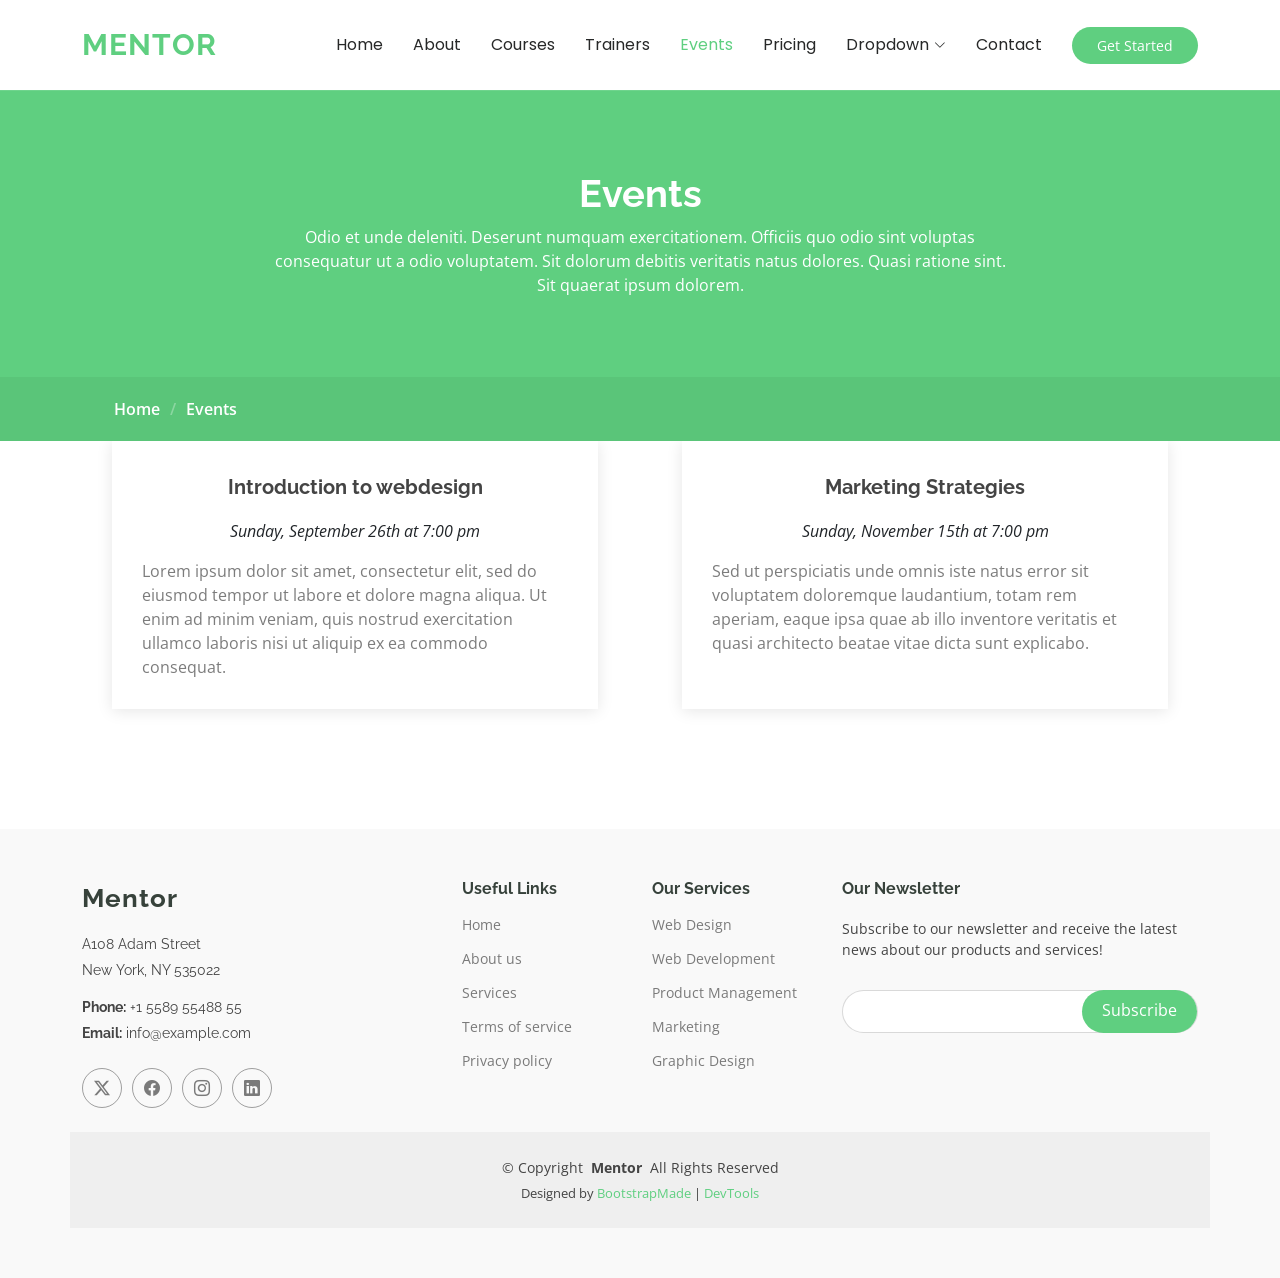
==== events.html @ 28e7a179 "first commit" ====
<!DOCTYPE html>
<html lang="en">

<head>
  <meta charset="utf-8">
  <meta content="width=device-width, initial-scale=1.0" name="viewport">
  <title>Events - Mentor Bootstrap Template</title>
  <meta name="description" content="">
  <meta name="keywords" content="">

  <!-- Favicons -->
  <link href="assets/img/favicon.png" rel="icon">
  <link href="assets/img/apple-touch-icon.png" rel="apple-touch-icon">

  <!-- Fonts -->
  <link href="https://fonts.googleapis.com" rel="preconnect">
  <link href="https://fonts.gstatic.com" rel="preconnect" crossorigin>
  <link href="https://fonts.googleapis.com/css2?family=Open+Sans:ital,wght@0,300;0,400;0,500;0,600;0,700;0,800;1,300;1,400;1,500;1,600;1,700;1,800&family=Poppins:ital,wght@0,100;0,200;0,300;0,400;0,500;0,600;0,700;0,800;0,900;1,100;1,200;1,300;1,400;1,500;1,600;1,700;1,800;1,900&family=Raleway:ital,wght@0,100;0,200;0,300;0,400;0,500;0,600;0,700;0,800;0,900;1,100;1,200;1,300;1,400;1,500;1,600;1,700;1,800;1,900&display=swap" rel="stylesheet">

  <!-- Vendor CSS Files -->
  <link href="assets/vendor/bootstrap/css/bootstrap.min.css" rel="stylesheet">
  <link href="assets/vendor/bootstrap-icons/bootstrap-icons.css" rel="stylesheet">
  <link href="assets/vendor/aos/aos.css" rel="stylesheet">
  <link href="assets/vendor/glightbox/css/glightbox.min.css" rel="stylesheet">
  <link href="assets/vendor/swiper/swiper-bundle.min.css" rel="stylesheet">

  <!-- Main CSS File -->
  <link href="assets/css/main.css" rel="stylesheet">

  <!-- =======================================================
  * Template Name: Mentor
  * Template URL: https://bootstrapmade.com/mentor-free-education-bootstrap-theme/
  * Updated: Jul 07 2025 with Bootstrap v5.3.7
  * Author: BootstrapMade.com
  * License: https://bootstrapmade.com/license/
  ======================================================== -->
</head>

<body class="events-page">

  <header id="header" class="header d-flex align-items-center sticky-top">
    <div class="container-fluid container-xl position-relative d-flex align-items-center">

      <a href="index.html" class="logo d-flex align-items-center me-auto">
        <!-- Uncomment the line below if you also wish to use an image logo -->
        <!-- <img src="assets/img/logo.webp" alt=""> -->
        <h1 class="sitename">Mentor</h1>
      </a>

      <nav id="navmenu" class="navmenu">
        <ul>
          <li><a href="index.html">Home<br></a></li>
          <li><a href="about.html">About</a></li>
          <li><a href="courses.html">Courses</a></li>
          <li><a href="trainers.html">Trainers</a></li>
          <li><a href="events.html" class="active">Events</a></li>
          <li><a href="pricing.html">Pricing</a></li>
          <li class="dropdown"><a href="#"><span>Dropdown</span> <i class="bi bi-chevron-down toggle-dropdown"></i></a>
            <ul>
              <li><a href="#">Dropdown 1</a></li>
              <li class="dropdown"><a href="#"><span>Deep Dropdown</span> <i class="bi bi-chevron-down toggle-dropdown"></i></a>
                <ul>
                  <li><a href="#">Deep Dropdown 1</a></li>
                  <li><a href="#">Deep Dropdown 2</a></li>
                  <li><a href="#">Deep Dropdown 3</a></li>
                  <li><a href="#">Deep Dropdown 4</a></li>
                  <li><a href="#">Deep Dropdown 5</a></li>
                </ul>
              </li>
              <li><a href="#">Dropdown 2</a></li>
              <li><a href="#">Dropdown 3</a></li>
              <li><a href="#">Dropdown 4</a></li>
            </ul>
          </li>
          <li><a href="contact.html">Contact</a></li>
        </ul>
        <i class="mobile-nav-toggle d-xl-none bi bi-list"></i>
      </nav>

      <a class="btn-getstarted" href="courses.html">Get Started</a>

    </div>
  </header>

  <main class="main">

    <!-- Page Title -->
    <div class="page-title" data-aos="fade">
      <div class="heading">
        <div class="container">
          <div class="row d-flex justify-content-center text-center">
            <div class="col-lg-8">
              <h1>Events</h1>
              <p class="mb-0">Odio et unde deleniti. Deserunt numquam exercitationem. Officiis quo odio sint voluptas consequatur ut a odio voluptatem. Sit dolorum debitis veritatis natus dolores. Quasi ratione sint. Sit quaerat ipsum dolorem.</p>
            </div>
          </div>
        </div>
      </div>
      <nav class="breadcrumbs">
        <div class="container">
          <ol>
            <li><a href="index.html">Home</a></li>
            <li class="current">Events</li>
          </ol>
        </div>
      </nav>
    </div><!-- End Page Title -->

  
<!-- Events Section -->
<section id="events" class="events section">

  <div class="container" data-aos="fade-up">

    <div class="row">

      <div class="col-md-6 d-flex align-items-stretch">
        <div class="card">
          <div class="card-body">
            <h5 class="card-title">
              <a href="">Introduction to webdesign</a>
            </h5>
            <p class="fst-italic text-center">
              Sunday, September 26th at 7:00 pm
            </p>
            <p class="card-text">
              Lorem ipsum dolor sit amet, consectetur elit, sed do eiusmod tempor ut labore et dolore magna aliqua.
              Ut enim ad minim veniam, quis nostrud exercitation ullamco laboris nisi ut aliquip ex ea commodo consequat.
            </p>
          </div>
        </div>
      </div>

      <div class="col-md-6 d-flex align-items-stretch">
        <div class="card">
          <div class="card-body">
            <h5 class="card-title">
              <a href="">Marketing Strategies</a>
            </h5>
            <p class="fst-italic text-center">
              Sunday, November 15th at 7:00 pm
            </p>
            <p class="card-text">
              Sed ut perspiciatis unde omnis iste natus error sit voluptatem doloremque laudantium,
              totam rem aperiam, eaque ipsa quae ab illo inventore veritatis et quasi architecto beatae vitae dicta sunt explicabo.
            </p>
          </div>
        </div>
      </div>

    </div>

  </div>

</section>
<!-- /Events Section -->


  </main>

  <footer id="footer" class="footer position-relative light-background">

    <div class="container footer-top">
      <div class="row gy-4">
        <div class="col-lg-4 col-md-6 footer-about">
          <a href="index.html" class="logo d-flex align-items-center">
            <span class="sitename">Mentor</span>
          </a>
          <div class="footer-contact pt-3">
            <p>A108 Adam Street</p>
            <p>New York, NY 535022</p>
            <p class="mt-3"><strong>Phone:</strong> <span>+1 5589 55488 55</span></p>
            <p><strong>Email:</strong> <span>info@example.com</span></p>
          </div>
          <div class="social-links d-flex mt-4">
            <a href=""><i class="bi bi-twitter-x"></i></a>
            <a href=""><i class="bi bi-facebook"></i></a>
            <a href=""><i class="bi bi-instagram"></i></a>
            <a href=""><i class="bi bi-linkedin"></i></a>
          </div>
        </div>

        <div class="col-lg-2 col-md-3 footer-links">
          <h4>Useful Links</h4>
          <ul>
            <li><a href="#">Home</a></li>
            <li><a href="#">About us</a></li>
            <li><a href="#">Services</a></li>
            <li><a href="#">Terms of service</a></li>
            <li><a href="#">Privacy policy</a></li>
          </ul>
        </div>

        <div class="col-lg-2 col-md-3 footer-links">
          <h4>Our Services</h4>
          <ul>
            <li><a href="#">Web Design</a></li>
            <li><a href="#">Web Development</a></li>
            <li><a href="#">Product Management</a></li>
            <li><a href="#">Marketing</a></li>
            <li><a href="#">Graphic Design</a></li>
          </ul>
        </div>

        <div class="col-lg-4 col-md-12 footer-newsletter">
          <h4>Our Newsletter</h4>
          <p>Subscribe to our newsletter and receive the latest news about our products and services!</p>
          <form action="#" method="post" class="email-form">
            <div class="newsletter-form"><input type="email" name="email"><input type="submit" value="Subscribe"></div>
            <div class="loading">Loading</div>
            <div class="error-message"></div>
            <div class="sent-message">Your subscription request has been sent. Thank you!</div>
          </form>
        </div>

      </div>
    </div>

    <div class="container copyright text-center mt-4">
      <p>© <span>Copyright</span> <strong class="px-1 sitename">Mentor</strong> <span>All Rights Reserved</span></p>
      <div class="credits">
        <!-- All the links in the footer should remain intact. -->
        <!-- You can delete the links only if you've purchased the pro version. -->
        <!-- Licensing information: https://bootstrapmade.com/license/ -->
        Designed by <a href="https://bootstrapmade.com/">BootstrapMade</a> | <a href="https://bootstrapmade.com/tools/">DevTools</a>
      </div>
    </div>

  </footer>

  <!-- Scroll Top -->
  <a href="#" id="scroll-top" class="scroll-top d-flex align-items-center justify-content-center"><i class="bi bi-arrow-up-short"></i></a>

  <!-- Preloader -->
  <div id="preloader"></div>

  <!-- Vendor JS Files -->
  <script src="assets/vendor/bootstrap/js/bootstrap.bundle.min.js"></script>
  <script src="assets/vendor/aos/aos.js"></script>
  <script src="assets/vendor/glightbox/js/glightbox.min.js"></script>
  <script src="assets/vendor/purecounter/purecounter_vanilla.js"></script>
  <script src="assets/vendor/swiper/swiper-bundle.min.js"></script>

  <!-- Main JS File -->
  <script src="assets/js/main.js"></script>

</body>

</html>
---- assets/css/main.css ----
/**
* Template Name: Mentor
* Template URL: https://bootstrapmade.com/mentor-free-education-bootstrap-theme/
* Updated: Jul 07 2025 with Bootstrap v5.3.7
* Author: BootstrapMade.com
* License: https://bootstrapmade.com/license/
*/

/*--------------------------------------------------------------
# Font & Color Variables
# Help: https://bootstrapmade.com/color-system/
--------------------------------------------------------------*/
/* Fonts */
:root {
  --default-font: "Open Sans",  system-ui, -apple-system, "Segoe UI", Roboto, "Helvetica Neue", Arial, "Noto Sans", "Liberation Sans", sans-serif, "Apple Color Emoji", "Segoe UI Emoji", "Segoe UI Symbol", "Noto Color Emoji";
  --heading-font: "Raleway",  sans-serif;
  --nav-font: "Poppins",  sans-serif;
}

/* Global Colors - The following color variables are used throughout the website. Updating them here will change the color scheme of the entire website */
:root { 
  --background-color: #ffffff; /* Background color for the entire website, including individual sections */
  --default-color: #444444; /* Default color used for the majority of the text content across the entire website */
  --heading-color: #37423b; /* Color for headings, subheadings and title throughout the website */
  --accent-color: #5fcf80; /* Accent color that represents your brand on the website. It's used for buttons, links, and other elements that need to stand out */
  --surface-color: #ffffff; /* The surface color is used as a background of boxed elements within sections, such as cards, icon boxes, or other elements that require a visual separation from the global background. */
  --contrast-color: #ffffff; /* Contrast color for text, ensuring readability against backgrounds of accent, heading, or default colors. */
}

/* Nav Menu Colors - The following color variables are used specifically for the navigation menu. They are separate from the global colors to allow for more customization options */
:root {
  --nav-color: #272828;  /* The default color of the main navmenu links */
  --nav-hover-color: #5fcf80; /* Applied to main navmenu links when they are hovered over or active */
  --nav-mobile-background-color: #ffffff; /* Used as the background color for mobile navigation menu */
  --nav-dropdown-background-color: #ffffff; /* Used as the background color for dropdown items that appear when hovering over primary navigation items */
  --nav-dropdown-color: #272828; /* Used for navigation links of the dropdown items in the navigation menu. */
  --nav-dropdown-hover-color: #5fcf80; /* Similar to --nav-hover-color, this color is applied to dropdown navigation links when they are hovered over. */
}

/* Color Presets - These classes override global colors when applied to any section or element, providing reuse of the sam color scheme. */

.light-background {
  --background-color: #f9f9f9;
  --surface-color: #ffffff;
}

.dark-background {
  --background-color: #060606;
  --default-color: #ffffff;
  --heading-color: #ffffff;
  --surface-color: #252525;
  --contrast-color: #ffffff;
}

/* Smooth scroll */
:root {
  scroll-behavior: smooth;
}

/*--------------------------------------------------------------
# General Styling & Shared Classes
--------------------------------------------------------------*/
body {
  color: var(--default-color);
  background-color: var(--background-color);
  font-family: var(--default-font);
}

a {
  color: var(--accent-color);
  text-decoration: none;
  transition: 0.3s;
}

a:hover {
  color: color-mix(in srgb, var(--accent-color), transparent 25%);
  text-decoration: none;
}

h1,
h2,
h3,
h4,
h5,
h6 {
  color: var(--heading-color);
  font-family: var(--heading-font);
}

/* Email Form Messages
------------------------------*/
.email-form .error-message {
  display: none;
  background: #df1529;
  color: #ffffff;
  text-align: left;
  padding: 15px;
  margin-bottom: 24px;
  font-weight: 600;
}

.email-form .sent-message {
  display: none;
  color: #ffffff;
  background: #059652;
  text-align: center;
  padding: 15px;
  margin-bottom: 24px;
  font-weight: 600;
}

.email-form .loading {
  display: none;
  background: var(--surface-color);
  text-align: center;
  padding: 15px;
  margin-bottom: 24px;
}

.email-form .loading:before {
  content: "";
  display: inline-block;
  border-radius: 50%;
  width: 24px;
  height: 24px;
  margin: 0 10px -6px 0;
  border: 3px solid var(--accent-color);
  border-top-color: var(--surface-color);
  animation: email-form-loading 1s linear infinite;
}

@keyframes email-form-loading {
  0% {
    transform: rotate(0deg);
  }

  100% {
    transform: rotate(360deg);
  }
}

/* Pulsating Play Button
------------------------------*/
.pulsating-play-btn {
  width: 94px;
  height: 94px;
  background: radial-gradient(var(--accent-color) 50%, color-mix(in srgb, var(--accent-color), transparent 75%) 52%);
  border-radius: 50%;
  display: block;
  position: relative;
  overflow: hidden;
}

.pulsating-play-btn:before {
  content: "";
  position: absolute;
  width: 120px;
  height: 120px;
  animation-delay: 0s;
  animation: pulsate-play-btn 2s;
  animation-direction: forwards;
  animation-iteration-count: infinite;
  animation-timing-function: steps;
  opacity: 1;
  border-radius: 50%;
  border: 5px solid color-mix(in srgb, var(--accent-color), transparent 30%);
  top: -15%;
  left: -15%;
  background: rgba(198, 16, 0, 0);
}

.pulsating-play-btn:after {
  content: "";
  position: absolute;
  left: 50%;
  top: 50%;
  transform: translateX(-40%) translateY(-50%);
  width: 0;
  height: 0;
  border-top: 10px solid transparent;
  border-bottom: 10px solid transparent;
  border-left: 15px solid #fff;
  z-index: 100;
  transition: all 400ms cubic-bezier(0.55, 0.055, 0.675, 0.19);
}

.pulsating-play-btn:hover:before {
  content: "";
  position: absolute;
  left: 50%;
  top: 50%;
  transform: translateX(-40%) translateY(-50%);
  width: 0;
  height: 0;
  border: none;
  border-top: 10px solid transparent;
  border-bottom: 10px solid transparent;
  border-left: 15px solid #fff;
  z-index: 200;
  animation: none;
  border-radius: 0;
}

.pulsating-play-btn:hover:after {
  border-left: 15px solid var(--accent-color);
  transform: scale(20);
}

@keyframes pulsate-play-btn {
  0% {
    transform: scale(0.6, 0.6);
    opacity: 1;
  }

  100% {
    transform: scale(1, 1);
    opacity: 0;
  }
}

/*--------------------------------------------------------------
# Global Header
--------------------------------------------------------------*/
.header {
  color: var(--default-color);
  background-color: var(--background-color);
  padding: 15px 0;
  transition: all 0.5s;
  z-index: 997;
}

.header .logo {
  line-height: 1;
}

.header .logo img {
  max-height: 36px;
  margin-right: 8px;
}

.header .logo h1 {
  font-weight: 700;
  font-size: 30px;
  margin: 0;
  letter-spacing: 1px;
  text-transform: uppercase;
  color: var(--accent-color);
}

.header .btn-getstarted,
.header .btn-getstarted:focus {
  color: var(--contrast-color);
  background: var(--accent-color);
  font-size: 14px;
  padding: 8px 25px;
  margin: 0 0 0 30px;
  border-radius: 50px;
  transition: 0.3s;
}

.header .btn-getstarted:hover,
.header .btn-getstarted:focus:hover {
  color: var(--contrast-color);
  background: color-mix(in srgb, var(--accent-color), transparent 15%);
}

@media (max-width: 1200px) {
  .header .logo {
    order: 1;
  }

  .header .btn-getstarted {
    order: 2;
    margin: 0 15px 0 0;
    padding: 6px 15px;
  }

  .header .navmenu {
    order: 3;
  }
}

.scrolled .header {
  box-shadow: 0px 0 18px rgba(0, 0, 0, 0.1);
}

/*--------------------------------------------------------------
# Navigation Menu
--------------------------------------------------------------*/
/* Navmenu - Desktop */
@media (min-width: 1200px) {
  .navmenu {
    padding: 0;
  }

  .navmenu ul {
    margin: 0;
    padding: 0;
    display: flex;
    list-style: none;
    align-items: center;
  }

  .navmenu li {
    position: relative;
  }

  .navmenu a,
  .navmenu a:focus {
    color: var(--nav-color);
    padding: 18px 15px;
    font-size: 16px;
    font-family: var(--nav-font);
    font-weight: 400;
    display: flex;
    align-items: center;
    justify-content: space-between;
    white-space: nowrap;
    transition: 0.3s;
  }

  .navmenu a i,
  .navmenu a:focus i {
    font-size: 12px;
    line-height: 0;
    margin-left: 5px;
    transition: 0.3s;
  }

  .navmenu li:last-child a {
    padding-right: 0;
  }

  .navmenu li:hover>a,
  .navmenu .active,
  .navmenu .active:focus {
    color: var(--nav-hover-color);
  }

  .navmenu .dropdown ul {
    margin: 0;
    padding: 10px 0;
    background: var(--nav-dropdown-background-color);
    display: block;
    position: absolute;
    visibility: hidden;
    left: 14px;
    top: 130%;
    opacity: 0;
    transition: 0.3s;
    border-radius: 4px;
    z-index: 99;
    box-shadow: 0px 0px 30px rgba(0, 0, 0, 0.1);
  }

  .navmenu .dropdown ul li {
    min-width: 200px;
  }

  .navmenu .dropdown ul a {
    padding: 10px 20px;
    font-size: 15px;
    text-transform: none;
    color: var(--nav-dropdown-color);
  }

  .navmenu .dropdown ul a i {
    font-size: 12px;
  }

  .navmenu .dropdown ul a:hover,
  .navmenu .dropdown ul .active:hover,
  .navmenu .dropdown ul li:hover>a {
    color: var(--nav-dropdown-hover-color);
  }

  .navmenu .dropdown:hover>ul {
    opacity: 1;
    top: 100%;
    visibility: visible;
  }

  .navmenu .dropdown .dropdown ul {
    top: 0;
    left: -90%;
    visibility: hidden;
  }

  .navmenu .dropdown .dropdown:hover>ul {
    opacity: 1;
    top: 0;
    left: -100%;
    visibility: visible;
  }
}

/* Navmenu - Mobile */
@media (max-width: 1199px) {
  .mobile-nav-toggle {
    color: var(--nav-color);
    font-size: 28px;
    line-height: 0;
    margin-right: 10px;
    cursor: pointer;
    transition: color 0.3s;
  }

  .navmenu {
    padding: 0;
    z-index: 9997;
  }

  .navmenu ul {
    display: none;
    list-style: none;
    position: absolute;
    inset: 60px 20px 20px 20px;
    padding: 10px 0;
    margin: 0;
    border-radius: 6px;
    background-color: var(--nav-mobile-background-color);
    border: 1px solid color-mix(in srgb, var(--default-color), transparent 90%);
    box-shadow: none;
    overflow-y: auto;
    transition: 0.3s;
    z-index: 9998;
  }

  .navmenu a,
  .navmenu a:focus {
    color: var(--nav-dropdown-color);
    padding: 10px 20px;
    font-family: var(--nav-font);
    font-size: 17px;
    font-weight: 500;
    display: flex;
    align-items: center;
    justify-content: space-between;
    white-space: nowrap;
    transition: 0.3s;
  }

  .navmenu a i,
  .navmenu a:focus i {
    font-size: 12px;
    line-height: 0;
    margin-left: 5px;
    width: 30px;
    height: 30px;
    display: flex;
    align-items: center;
    justify-content: center;
    border-radius: 50%;
    transition: 0.3s;
    background-color: color-mix(in srgb, var(--accent-color), transparent 90%);
  }

  .navmenu a i:hover,
  .navmenu a:focus i:hover {
    background-color: var(--accent-color);
    color: var(--contrast-color);
  }

  .navmenu a:hover,
  .navmenu .active,
  .navmenu .active:focus {
    color: var(--nav-dropdown-hover-color);
  }

  .navmenu .active i,
  .navmenu .active:focus i {
    background-color: var(--accent-color);
    color: var(--contrast-color);
    transform: rotate(180deg);
  }

  .navmenu .dropdown ul {
    position: static;
    display: none;
    z-index: 99;
    padding: 10px 0;
    margin: 10px 20px;
    background-color: var(--nav-dropdown-background-color);
    transition: all 0.5s ease-in-out;
  }

  .navmenu .dropdown ul ul {
    background-color: rgba(33, 37, 41, 0.1);
  }

  .navmenu .dropdown>.dropdown-active {
    display: block;
    background-color: rgba(33, 37, 41, 0.03);
  }

  .mobile-nav-active {
    overflow: hidden;
  }

  .mobile-nav-active .mobile-nav-toggle {
    color: #fff;
    position: absolute;
    font-size: 32px;
    top: 15px;
    right: 15px;
    margin-right: 0;
    z-index: 9999;
  }

  .mobile-nav-active .navmenu {
    position: fixed;
    overflow: hidden;
    inset: 0;
    background: rgba(33, 37, 41, 0.8);
    transition: 0.3s;
  }

  .mobile-nav-active .navmenu>ul {
    display: block;
  }
}

/*--------------------------------------------------------------
# Global Footer
--------------------------------------------------------------*/
.footer {
  color: var(--default-color);
  background-color: var(--background-color);
  font-size: 14px;
  padding-bottom: 50px;
  position: relative;
}

.footer .footer-top {
  padding-top: 50px;
}

.footer .footer-about .logo {
  margin-bottom: 0;
}

.footer .footer-about .logo img {
  max-height: 40px;
  margin-right: 6px;
}

.footer .footer-about .logo span {
  font-size: 26px;
  font-weight: 700;
  letter-spacing: 1px;
  font-family: var(--heading-font);
  color: var(--heading-color);
}

.footer .footer-about p {
  font-size: 14px;
  font-family: var(--heading-font);
}

.footer .social-links a {
  display: flex;
  align-items: center;
  justify-content: center;
  width: 40px;
  height: 40px;
  border-radius: 50%;
  border: 1px solid color-mix(in srgb, var(--default-color), transparent 50%);
  font-size: 16px;
  color: color-mix(in srgb, var(--default-color), transparent 30%);
  margin-right: 10px;
  transition: 0.3s;
}

.footer .social-links a:hover {
  color: var(--accent-color);
  border-color: var(--accent-color);
}

.footer h4 {
  font-size: 16px;
  font-weight: bold;
  position: relative;
  padding-bottom: 12px;
}

.footer .footer-links {
  margin-bottom: 30px;
}

.footer .footer-links ul {
  list-style: none;
  padding: 0;
  margin: 0;
}

.footer .footer-links ul i {
  padding-right: 2px;
  font-size: 12px;
  line-height: 0;
}

.footer .footer-links ul li {
  padding: 10px 0;
  display: flex;
  align-items: center;
}

.footer .footer-links ul li:first-child {
  padding-top: 0;
}

.footer .footer-links ul a {
  color: color-mix(in srgb, var(--default-color), transparent 30%);
  display: inline-block;
  line-height: 1;
}

.footer .footer-links ul a:hover {
  color: var(--accent-color);
}

.footer .footer-contact p {
  margin-bottom: 5px;
}

.footer .footer-newsletter .newsletter-form {
  margin-top: 30px;
  margin-bottom: 15px;
  padding: 6px 8px;
  position: relative;
  border-radius: 50px;
  border: 1px solid color-mix(in srgb, var(--default-color), transparent 80%);
  display: flex;
  background-color: var(--surface-color);
  transition: 0.3s;
}

.footer .footer-newsletter .newsletter-form:focus-within {
  border-color: var(--accent-color);
}

.footer .footer-newsletter .newsletter-form input[type=email] {
  border: 0;
  padding: 4px 8px;
  width: 100%;
  background-color: var(--surface-color);
  color: var(--default-color);
}

.footer .footer-newsletter .newsletter-form input[type=email]:focus-visible {
  outline: none;
}

.footer .footer-newsletter .newsletter-form input[type=submit] {
  border: 0;
  font-size: 16px;
  padding: 0 20px 2px 20px;
  margin: -7px -8px -7px 0;
  background: var(--accent-color);
  color: var(--contrast-color);
  transition: 0.3s;
  border-radius: 50px;
}

.footer .footer-newsletter .newsletter-form input[type=submit]:hover {
  background: color-mix(in srgb, var(--accent-color), transparent 20%);
}

.footer .copyright {
  padding-top: 25px;
  padding-bottom: 25px;
  background-color: color-mix(in srgb, var(--default-color), transparent 95%);
}

.footer .copyright p {
  margin-bottom: 0;
}

.footer .credits {
  margin-top: 6px;
  font-size: 13px;
}

/*--------------------------------------------------------------
# Preloader
--------------------------------------------------------------*/
#preloader {
  position: fixed;
  inset: 0;
  z-index: 999999;
  overflow: hidden;
  background: var(--background-color);
  transition: all 0.6s ease-out;
}

#preloader:before {
  content: "";
  position: fixed;
  top: calc(50% - 30px);
  left: calc(50% - 30px);
  border: 6px solid #ffffff;
  border-color: var(--accent-color) transparent var(--accent-color) transparent;
  border-radius: 50%;
  width: 60px;
  height: 60px;
  animation: animate-preloader 1.5s linear infinite;
}

@keyframes animate-preloader {
  0% {
    transform: rotate(0deg);
  }

  100% {
    transform: rotate(360deg);
  }
}

/*--------------------------------------------------------------
# Scroll Top Button
--------------------------------------------------------------*/
.scroll-top {
  position: fixed;
  visibility: hidden;
  opacity: 0;
  right: 15px;
  bottom: -15px;
  z-index: 99999;
  background-color: var(--accent-color);
  width: 44px;
  height: 44px;
  border-radius: 50px;
  transition: all 0.4s;
}

.scroll-top i {
  font-size: 24px;
  color: var(--contrast-color);
  line-height: 0;
}

.scroll-top:hover {
  background-color: color-mix(in srgb, var(--accent-color), transparent 20%);
  color: var(--contrast-color);
}

.scroll-top.active {
  visibility: visible;
  opacity: 1;
  bottom: 15px;
}

/*--------------------------------------------------------------
# Disable aos animation delay on mobile devices
--------------------------------------------------------------*/
@media screen and (max-width: 768px) {
  [data-aos-delay] {
    transition-delay: 0 !important;
  }
}

/*--------------------------------------------------------------
# Global Page Titles & Breadcrumbs
--------------------------------------------------------------*/
.page-title {
  --default-color: var(--contrast-color);
  --background-color: var(--accent-color);
  --heading-color: var(--contrast-color);
  color: var(--default-color);
  background-color: var(--background-color);
  position: relative;
}

.page-title .heading {
  padding: 80px 0;
  border-top: 1px solid color-mix(in srgb, var(--default-color), transparent 90%);
}

.page-title .heading h1 {
  font-size: 38px;
  font-weight: 700;
}

.page-title nav {
  background-color: color-mix(in srgb, var(--accent-color) 90%, black 5%);
  padding: 20px 0;
}

.page-title nav a {
  color: var(--default-color);
}

.page-title nav ol {
  display: flex;
  flex-wrap: wrap;
  list-style: none;
  margin: 0;
  font-size: 16px;
  font-weight: 600;
}

.page-title nav ol li+li {
  padding-left: 10px;
}

.page-title nav ol li+li::before {
  content: "/";
  display: inline-block;
  padding-right: 10px;
  color: color-mix(in srgb, var(--default-color), transparent 70%);
}

/*--------------------------------------------------------------
# Global Sections
--------------------------------------------------------------*/
section,
.section {
  color: var(--default-color);
  background-color: var(--background-color);
  padding: 60px 0;
  scroll-margin-top: 900px;
  overflow: clip;
}

@media (max-width: 1199px) {

  section,
  .section {
    scroll-margin-top: 66px;
  }
}

/*--------------------------------------------------------------
# Global Section Titles
--------------------------------------------------------------*/
.section-title {
  padding-bottom: 60px;
  position: relative;
}

.section-title h2 {
  font-size: 14px;
  font-weight: 500;
  padding: 0;
  line-height: 1px;
  margin: 0;
  letter-spacing: 1.5px;
  text-transform: uppercase;
  color: color-mix(in srgb, var(--default-color), transparent 50%);
  position: relative;
}

.section-title h2::after {
  content: "";
  width: 120px;
  height: 1px;
  display: inline-block;
  background: var(--accent-color);
  margin: 4px 10px;
}

.section-title p {
  color: var(--heading-color);
  margin: 0;
  font-size: 36px;
  font-weight: 700;
  font-family: var(--nav-font);
  text-transform: uppercase;
}

/*--------------------------------------------------------------
# Hero Section
--------------------------------------------------------------*/
.hero {
  width: 100%;
  min-height: 80vh;
  position: relative;
  padding: 80px 0;
  display: flex;
  align-items: center;
  justify-content: center;
  color: var(--default-color);
}

.hero img {
  position: absolute;
  inset: 0;
  display: block;
  width: 100%;
  height: 100%;
  object-fit: cover;
  z-index: 1;
}

.hero:before {
  content: "";
  background: color-mix(in srgb, var(--background-color), transparent 60%);
  position: absolute;
  inset: 0;
  z-index: 2;
}

.hero .container {
  position: relative;
  z-index: 3;
}

.hero h2 {
  margin: 0;
  font-size: 48px;
  font-weight: 700;
}

.hero p {
  color: color-mix(in srgb, var(--default-color), transparent 20%);
  margin: 10px 0 0 0;
  font-size: 24px;
}

.hero .btn-get-started {
  font-weight: 500;
  font-size: 15px;
  letter-spacing: 1px;
  display: inline-block;
  padding: 8px 35px 10px 35px;
  border-radius: 50px;
  transition: 0.4s;
  margin-top: 30px;
  border: 2px solid var(--default-color);
  color: var(--default-color);
}

.hero .btn-get-started:hover {
  background: var(--accent-color);
  border: 2px solid var(--accent-color);
}

@media (max-width: 768px) {
  .hero h2 {
    font-size: 32px;
  }

  .hero p {
    font-size: 18px;
  }
}

/*--------------------------------------------------------------
# About Section
--------------------------------------------------------------*/
.about .content h3 {
  font-size: 2rem;
  font-weight: 700;
}

.about .content ul {
  list-style: none;
  padding: 0;
}

.about .content ul li {
  padding-bottom: 10px;
}

.about .content ul i {
  font-size: 1.25rem;
  margin-right: 4px;
  color: var(--accent-color);
}

.about .content p:last-child {
  margin-bottom: 0;
}

.about .content .read-more {
  background: var(--accent-color);
  color: var(--contrast-color);
  font-family: var(--heading-font);
  font-weight: 500;
  font-size: 15px;
  letter-spacing: 1px;
  padding: 10px 24px 12px 24px;
  border-radius: 50px;
  transition: 0.3s;
  display: inline-flex;
  align-items: center;
  justify-content: center;
}

.about .content .read-more i {
  font-size: 18px;
  margin-left: 5px;
  line-height: 0;
  transition: 0.3s;
}

.about .content .read-more:hover {
  background: color-mix(in srgb, var(--accent-color), transparent 20%);
  padding-right: 19px;
}

.about .content .read-more:hover i {
  margin-left: 10px;
}

/*--------------------------------------------------------------
# Counts Section
--------------------------------------------------------------*/
.counts {
  padding: 25px 0;
}

.counts .stats-item {
  padding: 30px;
  width: 100%;
}

.counts .stats-item span {
  font-size: 48px;
  display: block;
  color: var(--accent-color);
  font-weight: 700;
}

.counts .stats-item p {
  color: color-mix(in srgb, var(--default-color), transparent 40%);
  padding: 0;
  margin: 0;
  font-family: var(--heading-font);
  font-size: 15px;
  font-weight: 600;
}

/*--------------------------------------------------------------
# Why Us Section
--------------------------------------------------------------*/
.why-us .why-box {
  color: var(--contrast-color);
  background: var(--accent-color);
  padding: 30px;
}

.why-us .why-box h3 {
  color: var(--contrast-color);
  font-weight: 700;
  font-size: 34px;
  margin-bottom: 30px;
}

.why-us .why-box p {
  margin-bottom: 30px;
}

.why-us .why-box .more-btn {
  display: inline-block;
  background: color-mix(in srgb, var(--contrast-color), transparent 85%);
  padding: 8px 40px 10px 40px;
  color: var(--contrast-color);
  transition: all ease-in-out 0.4s;
  border-radius: 50px;
}

.why-us .why-box .more-btn i {
  font-size: 14px;
}

.why-us .why-box .more-btn:hover {
  color: var(--accent-color);
  background: var(--surface-color);
}

.why-us .icon-box {
  background-color: var(--surface-color);
  text-align: center;
  padding: 40px 30px;
  width: 100%;
  height: 100%;
  border: 1px solid color-mix(in srgb, var(--default-color), transparent 90%);
}

.why-us .icon-box i {
  color: var(--accent-color);
  font-size: 32px;
  margin-bottom: 30px;
  background: color-mix(in srgb, var(--accent-color), transparent 95%);
  border-radius: 50px;
  display: flex;
  align-items: center;
  justify-content: center;
  width: 72px;
  height: 72px;
  transition: 0.3s;
}

.why-us .icon-box h4 {
  font-size: 20px;
  font-weight: 700;
  margin: 0 0 30px 0;
}

.why-us .icon-box p {
  font-size: 15px;
  color: color-mix(in srgb, var(--default-color), transparent 30%);
}

.why-us .icon-box:hover i {
  color: var(--contrast-color);
  background: var(--accent-color);
}

/*--------------------------------------------------------------
# Features Section
--------------------------------------------------------------*/
.features {
  padding: 10px 0;
}

.features .features-item {
  background-color: var(--surface-color);
  display: flex;
  align-items: center;
  padding: 20px;
  transition: 0.3s;
  border: 1px solid color-mix(in srgb, var(--default-color), transparent 90%);
  position: relative;
}

.features .features-item i {
  font-size: 32px;
  padding-right: 10px;
  line-height: 0;
}

.features .features-item h3 {
  font-weight: 700;
  margin: 0;
  padding: 0;
  line-height: 1;
  font-size: 16px;
}

.features .features-item h3 a {
  color: var(--heading-color);
  transition: 0.3s;
}

.features .features-item:hover {
  border-color: var(--accent-color);
}

.features .features-item:hover h3 a {
  color: var(--accent-color);
}

/*--------------------------------------------------------------
# Courses Section
--------------------------------------------------------------*/
.courses .course-item {
  background-color: var(--surface-color);
  border: 1px solid color-mix(in srgb, var(--default-color), transparent 90%);
  border-radius: 5px;
}

.courses .course-content {
  padding: 15px;
}

.courses .course-content h3 {
  font-weight: 700;
  font-size: 20px;
}

.courses .course-content h3 a {
  color: var(--heading-color);
  transition: 0.3s;
}

.courses .course-content h3 a:hover {
  color: var(--accent-color);
}

.courses .course-content .category {
  background: var(--accent-color);
  color: var(--contrast-color);
  font-size: 14px;
  padding: 6px 14px;
  margin: 0;
  border-radius: 5px;
}

.courses .course-content .price {
  margin: 0;
  font-weight: 700;
  font-size: 18px;
  color: color-mix(in srgb, var(--default-color), transparent 20%);
}

.courses .course-content .description {
  font-size: 14px;
  color: color-mix(in srgb, var(--default-color), transparent 20%);
}

.courses .trainer {
  padding-top: 15px;
  border-top: 1px solid color-mix(in srgb, var(--default-color), transparent 90%);
}

.courses .trainer .trainer-profile img {
  max-width: 50px;
  border-radius: 50px;
}

.courses .trainer .trainer-profile .trainer-link {
  padding-left: 10px;
  font-weight: 600;
  font-size: 16px;
  color: color-mix(in srgb, var(--default-color), transparent 20%);
  transition: 0.3s;
}

.courses .trainer .trainer-profile .trainer-link:hover {
  color: var(--accent-color);
}

.courses .trainer .trainer-rank {
  font-size: 18px;
  color: color-mix(in srgb, var(--default-color), transparent 60%);
}

.courses .trainer .trainer-rank .user-icon {
  font-size: 22px;
}

/*--------------------------------------------------------------
# Trainers Index Section
--------------------------------------------------------------*/
.trainers-index .member {
  background-color: var(--surface-color);
  border: 1px solid color-mix(in srgb, var(--default-color), transparent 90%);
  text-align: center;
  margin-bottom: 20px;
}

.trainers-index .member img {
  margin: -1px -1px 30px -1px;
}

.trainers-index .member .member-content {
  padding: 0 20px 30px 20px;
}

.trainers-index .member h4 {
  font-weight: 700;
  margin-bottom: 2px;
  font-size: 18px;
}

.trainers-index .member span {
  font-style: italic;
  display: block;
  font-size: 13px;
  color: color-mix(in srgb, var(--default-color), transparent 20%);
}

.trainers-index .member p {
  padding-top: 10px;
  font-size: 14px;
  font-style: italic;
  color: color-mix(in srgb, var(--default-color), transparent 40%);
}

.trainers-index .member .social {
  margin-top: 15px;
}

.trainers-index .member .social a {
  color: color-mix(in srgb, var(--default-color), transparent 60%);
  transition: 0.3s;
}

.trainers-index .member .social a:hover {
  color: var(--accent-color);
}

.trainers-index .member .social i {
  font-size: 18px;
  margin: 0 2px;
}

/*--------------------------------------------------------------
# About Us Section
--------------------------------------------------------------*/
.about-us .content h3 {
  font-size: 2rem;
  font-weight: 700;
}

.about-us .content ul {
  list-style: none;
  padding: 0;
}

.about-us .content ul li {
  padding-bottom: 10px;
}

.about-us .content ul i {
  font-size: 1.25rem;
  margin-right: 4px;
  color: var(--accent-color);
}

.about-us .content p:last-child {
  margin-bottom: 0;
}

/*--------------------------------------------------------------
# Testimonials Section
--------------------------------------------------------------*/
.testimonials .testimonial-wrap {
  padding-left: 50px;
}

.testimonials .testimonials-carousel,
.testimonials .testimonials-slider {
  overflow: hidden;
}

.testimonials .testimonial-item {
  background-color: var(--surface-color);
  border: 1px solid color-mix(in srgb, var(--default-color), transparent 90%);
  box-sizing: content-box;
  padding: 30px 30px 30px 60px;
  margin: 30px 15px;
  min-height: 200px;
  position: relative;
}

.testimonials .testimonial-item .testimonial-img {
  width: 90px;
  border-radius: 10px;
  border: 6px solid var(--background-color);
  position: absolute;
  left: -45px;
}

.testimonials .testimonial-item h3 {
  font-size: 18px;
  font-weight: bold;
  margin: 10px 0 5px 0;
}

.testimonials .testimonial-item h4 {
  color: color-mix(in srgb, var(--default-color), transparent 50%);
  font-size: 14px;
  margin: 0;
}

.testimonials .testimonial-item .stars {
  margin: 10px 0;
}

.testimonials .testimonial-item .stars i {
  color: #ffc107;
  margin: 0 1px;
}

.testimonials .testimonial-item .quote-icon-left,
.testimonials .testimonial-item .quote-icon-right {
  color: color-mix(in srgb, var(--accent-color), transparent 60%);
  font-size: 26px;
  line-height: 0;
}

.testimonials .testimonial-item .quote-icon-left {
  display: inline-block;
  left: -5px;
  position: relative;
}

.testimonials .testimonial-item .quote-icon-right {
  display: inline-block;
  right: -5px;
  position: relative;
  top: 10px;
  transform: scale(-1, -1);
}

.testimonials .testimonial-item p {
  font-style: italic;
  margin: 15px auto 15px auto;
}

.testimonials .swiper-wrapper {
  height: auto;
}

.testimonials .swiper-pagination {
  margin-top: 20px;
  position: relative;
}

.testimonials .swiper-pagination .swiper-pagination-bullet {
  width: 12px;
  height: 12px;
  background-color: var(--background-color);
  opacity: 1;
  border: 1px solid var(--accent-color);
}

.testimonials .swiper-pagination .swiper-pagination-bullet-active {
  background-color: var(--accent-color);
}

@media (max-width: 767px) {
  .testimonials .testimonial-wrap {
    padding-left: 0;
  }

  .testimonials .testimonials-carousel,
  .testimonials .testimonials-slider {
    overflow: hidden;
  }

  .testimonials .testimonial-item {
    padding: 30px;
    margin: 15px;
  }

  .testimonials .testimonial-item .testimonial-img {
    position: static;
    left: auto;
  }
}

/*--------------------------------------------------------------
# Course Details Section
--------------------------------------------------------------*/
.course-details .course-header {
  margin-bottom: 40px;
}

.course-details .course-header .course-image {
  margin-bottom: 20px;
  border-radius: 12px;
  overflow: hidden;
}

.course-details .course-header .course-image img {
  width: 100%;
  height: 400px;
  object-fit: cover;
}

.course-details .course-header .course-meta {
  display: flex;
  justify-content: space-between;
  align-items: center;
  flex-wrap: wrap;
  gap: 20px;
}

@media (max-width: 768px) {
  .course-details .course-header .course-meta {
    flex-direction: column;
    align-items: flex-start;
  }
}

.course-details .course-header .instructor {
  display: flex;
  align-items: center;
  gap: 15px;
}

.course-details .course-header .instructor .instructor-avatar {
  width: 60px;
  height: 60px;
  border-radius: 50%;
  object-fit: cover;
}

.course-details .course-header .instructor .instructor-info h6 {
  margin: 0;
  font-size: 16px;
  font-weight: 600;
  color: var(--heading-color);
}

.course-details .course-header .instructor .instructor-info span {
  font-size: 14px;
  color: color-mix(in srgb, var(--default-color), transparent 30%);
}

.course-details .course-header .course-stats {
  display: flex;
  gap: 25px;
}

@media (max-width: 576px) {
  .course-details .course-header .course-stats {
    flex-wrap: wrap;
    gap: 15px;
  }
}

.course-details .course-header .course-stats .stat-item {
  display: flex;
  align-items: center;
  gap: 8px;
  font-size: 14px;
  color: var(--default-color);
}

.course-details .course-header .course-stats .stat-item i {
  color: var(--accent-color);
}

.course-details .course-content {
  margin-bottom: 50px;
}

.course-details .course-content h2 {
  font-size: 32px;
  margin-bottom: 25px;
  color: var(--heading-color);
}

@media (max-width: 768px) {
  .course-details .course-content h2 {
    font-size: 26px;
  }
}

.course-details .course-content .course-description {
  margin-bottom: 40px;
}

.course-details .course-content .course-description p {
  font-size: 16px;
  line-height: 1.7;
  margin-bottom: 15px;
  color: var(--default-color);
}

.course-details .course-content .what-you-learn {
  background-color: var(--surface-color);
  padding: 30px;
  border-radius: 12px;
  border: 1px solid color-mix(in srgb, var(--default-color), transparent 90%);
}

.course-details .course-content .what-you-learn h3 {
  font-size: 24px;
  margin-bottom: 25px;
  color: var(--heading-color);
}

.course-details .course-content .what-you-learn .learn-list {
  list-style: none;
  padding: 0;
  margin: 0;
}

.course-details .course-content .what-you-learn .learn-list li {
  display: flex;
  align-items: flex-start;
  gap: 12px;
  margin-bottom: 15px;
  font-size: 15px;
  line-height: 1.6;
  color: var(--default-color);
}

.course-details .course-content .what-you-learn .learn-list li i {
  color: var(--accent-color);
  font-size: 18px;
  margin-top: 2px;
  flex-shrink: 0;
}

.course-details .course-curriculum {
  margin-bottom: 50px;
}

.course-details .course-curriculum h3 {
  font-size: 24px;
  margin-bottom: 30px;
  color: var(--heading-color);
}

.course-details .course-curriculum .curriculum-section {
  margin-bottom: 25px;
  border: 1px solid color-mix(in srgb, var(--default-color), transparent 90%);
  border-radius: 8px;
  overflow: hidden;
}

.course-details .course-curriculum .curriculum-section .section-header {
  background-color: var(--surface-color);
  padding: 20px;
  display: flex;
  justify-content: space-between;
  align-items: center;
  border-bottom: 1px solid color-mix(in srgb, var(--default-color), transparent 90%);
}

@media (max-width: 576px) {
  .course-details .course-curriculum .curriculum-section .section-header {
    flex-direction: column;
    align-items: flex-start;
    gap: 10px;
  }
}

.course-details .course-curriculum .curriculum-section .section-header h4 {
  font-size: 18px;
  margin: 0;
  color: var(--heading-color);
}

.course-details .course-curriculum .curriculum-section .section-header .lessons-count {
  font-size: 14px;
  color: color-mix(in srgb, var(--default-color), transparent 30%);
}

.course-details .course-curriculum .curriculum-section .lessons {
  padding: 0;
}

.course-details .course-curriculum .curriculum-section .lessons .lesson-item {
  padding: 15px 20px;
  display: flex;
  justify-content: space-between;
  align-items: center;
  border-bottom: 1px solid color-mix(in srgb, var(--default-color), transparent 95%);
  transition: background-color 0.3s;
}

.course-details .course-curriculum .curriculum-section .lessons .lesson-item:hover {
  background-color: color-mix(in srgb, var(--accent-color), transparent 95%);
}

.course-details .course-curriculum .curriculum-section .lessons .lesson-item:last-child {
  border-bottom: none;
}

.course-details .course-curriculum .curriculum-section .lessons .lesson-item .lesson-info {
  display: flex;
  align-items: center;
  gap: 12px;
}

.course-details .course-curriculum .curriculum-section .lessons .lesson-item .lesson-info i {
  color: var(--accent-color);
  font-size: 18px;
}

.course-details .course-curriculum .curriculum-section .lessons .lesson-item .lesson-info span {
  font-size: 15px;
  color: var(--default-color);
}

.course-details .course-curriculum .curriculum-section .lessons .lesson-item .lesson-duration {
  font-size: 14px;
  color: color-mix(in srgb, var(--default-color), transparent 40%);
  font-weight: 500;
}

.course-details .course-sidebar {
  position: sticky;
  top: 100px;
}

.course-details .course-sidebar .pricing-card {
  background-color: var(--surface-color);
  border: 1px solid color-mix(in srgb, var(--default-color), transparent 90%);
  border-radius: 12px;
  padding: 30px;
  text-align: center;
  margin-bottom: 30px;
  box-shadow: 0 5px 20px color-mix(in srgb, var(--default-color), transparent 90%);
}

.course-details .course-sidebar .pricing-card .price {
  margin-bottom: 10px;
}

.course-details .course-sidebar .pricing-card .price .currency {
  font-size: 24px;
  font-weight: 600;
  color: var(--accent-color);
  vertical-align: top;
}

.course-details .course-sidebar .pricing-card .price .amount {
  font-size: 48px;
  font-weight: 700;
  color: var(--accent-color);
}

.course-details .course-sidebar .pricing-card .price .period {
  font-size: 16px;
  color: color-mix(in srgb, var(--default-color), transparent 40%);
}

.course-details .course-sidebar .pricing-card .original-price {
  font-size: 18px;
  color: color-mix(in srgb, var(--default-color), transparent 50%);
  text-decoration: line-through;
  margin-bottom: 25px;
}

.course-details .course-sidebar .pricing-card .course-features {
  margin-bottom: 30px;
}

.course-details .course-sidebar .pricing-card .course-features .feature {
  display: flex;
  align-items: center;
  gap: 12px;
  margin-bottom: 12px;
  text-align: left;
}

.course-details .course-sidebar .pricing-card .course-features .feature i {
  color: var(--accent-color);
  font-size: 16px;
  width: 16px;
}

.course-details .course-sidebar .pricing-card .course-features .feature span {
  font-size: 14px;
  color: var(--default-color);
}

.course-details .course-sidebar .pricing-card .btn-enroll {
  width: 100%;
  padding: 15px;
  background-color: var(--accent-color);
  color: var(--contrast-color);
  border: none;
  border-radius: 8px;
  font-size: 16px;
  font-weight: 600;
  margin-bottom: 15px;
  transition: all 0.3s;
}

.course-details .course-sidebar .pricing-card .btn-enroll:hover {
  background-color: color-mix(in srgb, var(--accent-color), black 10%);
  transform: translateY(-2px);
}

.course-details .course-sidebar .pricing-card .btn-preview {
  width: 100%;
  padding: 15px;
  background-color: transparent;
  color: var(--accent-color);
  border: 2px solid var(--accent-color);
  border-radius: 8px;
  font-size: 16px;
  font-weight: 600;
  transition: all 0.3s;
}

.course-details .course-sidebar .pricing-card .btn-preview:hover {
  background-color: var(--accent-color);
  color: var(--contrast-color);
}

.course-details .course-sidebar .course-info-card {
  background-color: var(--surface-color);
  border: 1px solid color-mix(in srgb, var(--default-color), transparent 90%);
  border-radius: 12px;
  padding: 25px;
  margin-bottom: 30px;
}

.course-details .course-sidebar .course-info-card h4 {
  font-size: 18px;
  margin-bottom: 20px;
  color: var(--heading-color);
}

.course-details .course-sidebar .course-info-card .info-item {
  display: flex;
  justify-content: space-between;
  margin-bottom: 12px;
  padding-bottom: 12px;
  border-bottom: 1px solid color-mix(in srgb, var(--default-color), transparent 95%);
}

.course-details .course-sidebar .course-info-card .info-item:last-child {
  margin-bottom: 0;
  padding-bottom: 0;
  border-bottom: none;
}

.course-details .course-sidebar .course-info-card .info-item .label {
  font-size: 14px;
  font-weight: 600;
  color: var(--default-color);
}

.course-details .course-sidebar .course-info-card .info-item .value {
  font-size: 14px;
  color: color-mix(in srgb, var(--default-color), transparent 20%);
}

.course-details .course-sidebar .course-tags {
  background-color: var(--surface-color);
  border: 1px solid color-mix(in srgb, var(--default-color), transparent 90%);
  border-radius: 12px;
  padding: 25px;
}

.course-details .course-sidebar .course-tags h4 {
  font-size: 18px;
  margin-bottom: 20px;
  color: var(--heading-color);
}

.course-details .course-sidebar .course-tags .tags-list {
  display: flex;
  flex-wrap: wrap;
  gap: 10px;
}

.course-details .course-sidebar .course-tags .tags-list .tag {
  padding: 6px 12px;
  background-color: color-mix(in srgb, var(--accent-color), transparent 90%);
  color: var(--accent-color);
  border-radius: 20px;
  font-size: 12px;
  font-weight: 500;
  transition: all 0.3s;
}

.course-details .course-sidebar .course-tags .tags-list .tag:hover {
  background-color: var(--accent-color);
  color: var(--contrast-color);
}

@media (max-width: 768px) {
  .course-details .course-sidebar {
    position: static;
    margin-top: 40px;
  }
}

/*--------------------------------------------------------------
# Tabs Section
--------------------------------------------------------------*/
.tabs {
  padding-top: 30;
}

.tabs .nav-tabs {
  border: 0;
}

.tabs .nav-link {
  background-color: var(--background-color);
  border: 0;
  padding: 12px 15px;
  transition: 0.3s;
  color: var(--default-color);
  border-radius: 0;
  border-right: 2px solid color-mix(in srgb, var(--default-color), transparent 90%);
  font-weight: 600;
  font-size: 15px;
}

.tabs .nav-link:hover {
  color: var(--accent-color);
}

.tabs .nav-link.active {
  background-color: var(--surface-color);
  color: var(--accent-color);
  border-color: var(--accent-color);
}

.tabs .tab-pane.active {
  animation: fadeIn 0.5s ease-out;
}

.tabs .details h3 {
  font-size: 26px;
  font-weight: 600;
  margin-bottom: 20px;
}

.tabs .details p {
  color: color-mix(in srgb, var(--default-color), transparent 20%);
}

.tabs .details p:last-child {
  margin-bottom: 0;
}

@media (max-width: 992px) {
  .tabs .nav-link {
    border: 0;
    padding: 15px;
  }

  .tabs .nav-link.active {
    color: var(--accent-color);
    background: var(--accent-color);
  }
}

/*--------------------------------------------------------------
# Trainers Section
--------------------------------------------------------------*/
.trainers .member {
  position: relative;
}

.trainers .member .member-img {
  margin: 0 80px;
  border-radius: 50%;
  overflow: hidden;
  position: relative;
}

@media (max-width: 1024px) {
  .trainers .member .member-img {
    margin: 0 60px;
  }
}

.trainers .member .member-img img {
  position: relative;
  z-index: 1;
}

.trainers .member .member-img .social {
  position: absolute;
  inset: 0;
  background-color: rgba(0, 0, 0, 0.6);
  display: flex;
  justify-content: center;
  align-items: center;
  z-index: 2;
  padding-bottom: 20px;
  transition: 0.3s;
  visibility: hidden;
  opacity: 0;
}

.trainers .member .member-img .social a {
  transition: 0.3s;
  color: var(--contrast-color);
  font-size: 20px;
  margin: 0 8px;
}

.trainers .member .member-img .social a:hover {
  color: var(--accent-color);
}

.trainers .member .member-info {
  margin-top: 30px;
}

.trainers .member .member-info h4 {
  font-weight: 700;
  margin-bottom: 6px;
  font-size: 18px;
}

.trainers .member .member-info span {
  font-style: italic;
  display: block;
  font-size: 15px;
  color: color-mix(in srgb, var(--default-color), transparent 40%);
  margin-bottom: 10px;
}

.trainers .member .member-info p {
  margin-bottom: 0;
  font-size: 14px;
}

.trainers .member:hover .member-img .social {
  padding-bottom: 0;
  visibility: visible;
  opacity: 1;
}

/*--------------------------------------------------------------
# Events Section
--------------------------------------------------------------*/
.events .card {
  background-color: var(--background-color);
  border: 0;
  padding: 0 30px;
  margin-bottom: 60px;
  position: relative;
}

.events .card-img {
  width: calc(100% + 60px);
  margin-left: -30px;
  overflow: hidden;
  z-index: 9;
  border-radius: 0;
}

.events .card-img img {
  max-width: 100%;
  transition: all 0.3s ease-in-out;
}

.events .card-body {
  z-index: 10;
  background: var(--surface-color);
  border-top: 4px solid var(--surface-color);
  padding: 30px;
  box-shadow: 0px 2px 15px rgba(0, 0, 0, 0.1);
  margin-top: -60px;
  transition: 0.3s;
}

.events .card-title {
  font-weight: 700;
  text-align: center;
  margin-bottom: 20px;
}

.events .card-title a {
  color: var(--default-color);
  transition: 0.3s;
}

.events .card-text {
  color: color-mix(in srgb, var(--default-color), transparent 30%);
}

.events .card:hover img {
  transform: scale(1.1);
}

.events .card:hover .card-body {
  border-color: var(--accent-color);
}

.events .card:hover .card-body .card-title a {
  color: var(--accent-color);
}

/*--------------------------------------------------------------
# Pricing Section
--------------------------------------------------------------*/
.pricing .pricing-item {
  background-color: var(--surface-color);
  box-shadow: 0px 0px 4px rgba(0, 0, 0, 0.1);
  padding: 20px;
  text-align: center;
  border-radius: 5px;
  position: relative;
  overflow: hidden;
}

.pricing .pricing-item h3 {
  margin: -20px -20px 20px -20px;
  padding: 20px 15px;
  font-size: 16px;
  font-weight: 600;
  color: color-mix(in srgb, var(--default-color), transparent 20%);
  background: color-mix(in srgb, var(--default-color), transparent 95%);
}

.pricing .pricing-item h4 {
  font-size: 36px;
  font-weight: 600;
  font-family: var(--heading-font);
}

.pricing .pricing-item h4 sup {
  font-size: 20px;
  top: -15px;
  left: -3px;
}

.pricing .pricing-item h4 span {
  color: color-mix(in srgb, var(--default-color), transparent 40%);
  font-size: 16px;
  font-weight: 300;
}

.pricing .pricing-item ul {
  padding: 15px 0;
  list-style: none;
  text-align: center;
  line-height: 20px;
  font-size: 14px;
}

.pricing .pricing-item ul li {
  padding-bottom: 16px;
}

.pricing .pricing-item ul i {
  color: var(--accent-color);
  font-size: 18px;
  padding-right: 4px;
}

.pricing .pricing-item ul .na {
  color: color-mix(in srgb, var(--default-color), transparent 40%);
  text-decoration: line-through;
}

.pricing .btn-wrap {
  background: color-mix(in srgb, var(--default-color), transparent 95%);
  margin: 0 -20px -20px -20px;
  padding: 20px 15px;
  text-align: center;
}

.pricing .btn-buy {
  background: var(--accent-color);
  color: var(--contrast-color);
  display: inline-block;
  padding: 8px 35px 10px 35px;
  border-radius: 4px;
  transition: none;
  font-size: 14px;
  font-weight: 400;
  font-family: var(--heading-font);
  font-weight: 600;
  transition: 0.3s;
}

.pricing .btn-buy:hover {
  background: color-mix(in srgb, var(--accent-color), transparent 20%);
}

.pricing .featured h3 {
  background: var(--accent-color);
  color: var(--contrast-color);
}

.pricing .advanced {
  background: var(--accent-color);
  color: var(--contrast-color);
  width: 200px;
  position: absolute;
  top: 18px;
  right: -68px;
  transform: rotate(45deg);
  z-index: 1;
  font-size: 14px;
  padding: 1px 0 3px 0;
}

/*--------------------------------------------------------------
# Contact Section
--------------------------------------------------------------*/
.contact {
  padding-top: 8px;
  padding-bottom: 40px;
}

.contact .info-item+.info-item {
  margin-top: 40px;
}

.contact .info-item i {
  color: var(--contrast-color);
  background: var(--accent-color);
  font-size: 20px;
  width: 48px;
  height: 48px;
  display: flex;
  justify-content: center;
  align-items: center;
  border-radius: 50px;
  transition: all 0.3s ease-in-out;
  margin-right: 15px;
}

.contact .info-item h3 {
  padding: 0;
  font-size: 18px;
  font-weight: 700;
  margin-bottom: 5px;
}

.contact .info-item p {
  padding: 0;
  margin-bottom: 0;
  font-size: 14px;
}

.contact .email-form {
  height: 100%;
}

.contact .email-form input[type=text],
.contact .email-form input[type=email],
.contact .email-form textarea {
  font-size: 14px;
  padding: 10px 15px;
  box-shadow: none;
  border-radius: 0;
  color: var(--default-color);
  background-color: color-mix(in srgb, var(--background-color), transparent 50%);
  border-color: color-mix(in srgb, var(--default-color), transparent 80%);
}

.contact .email-form input[type=text]:focus,
.contact .email-form input[type=email]:focus,
.contact .email-form textarea:focus {
  border-color: var(--accent-color);
}

.contact .email-form input[type=text]::placeholder,
.contact .email-form input[type=email]::placeholder,
.contact .email-form textarea::placeholder {
  color: color-mix(in srgb, var(--default-color), transparent 70%);
}

.contact .email-form button[type=submit] {
  color: var(--contrast-color);
  background: var(--accent-color);
  border: 0;
  padding: 10px 30px 12px 30px;
  transition: 0.4s;
  border-radius: 50px;
}

.contact .email-form button[type=submit]:hover {
  background: color-mix(in srgb, var(--accent-color), transparent 20%);
}

/*--------------------------------------------------------------
# Starter Section Section
--------------------------------------------------------------*/
.starter-section {
  /* Add your styles here */
}
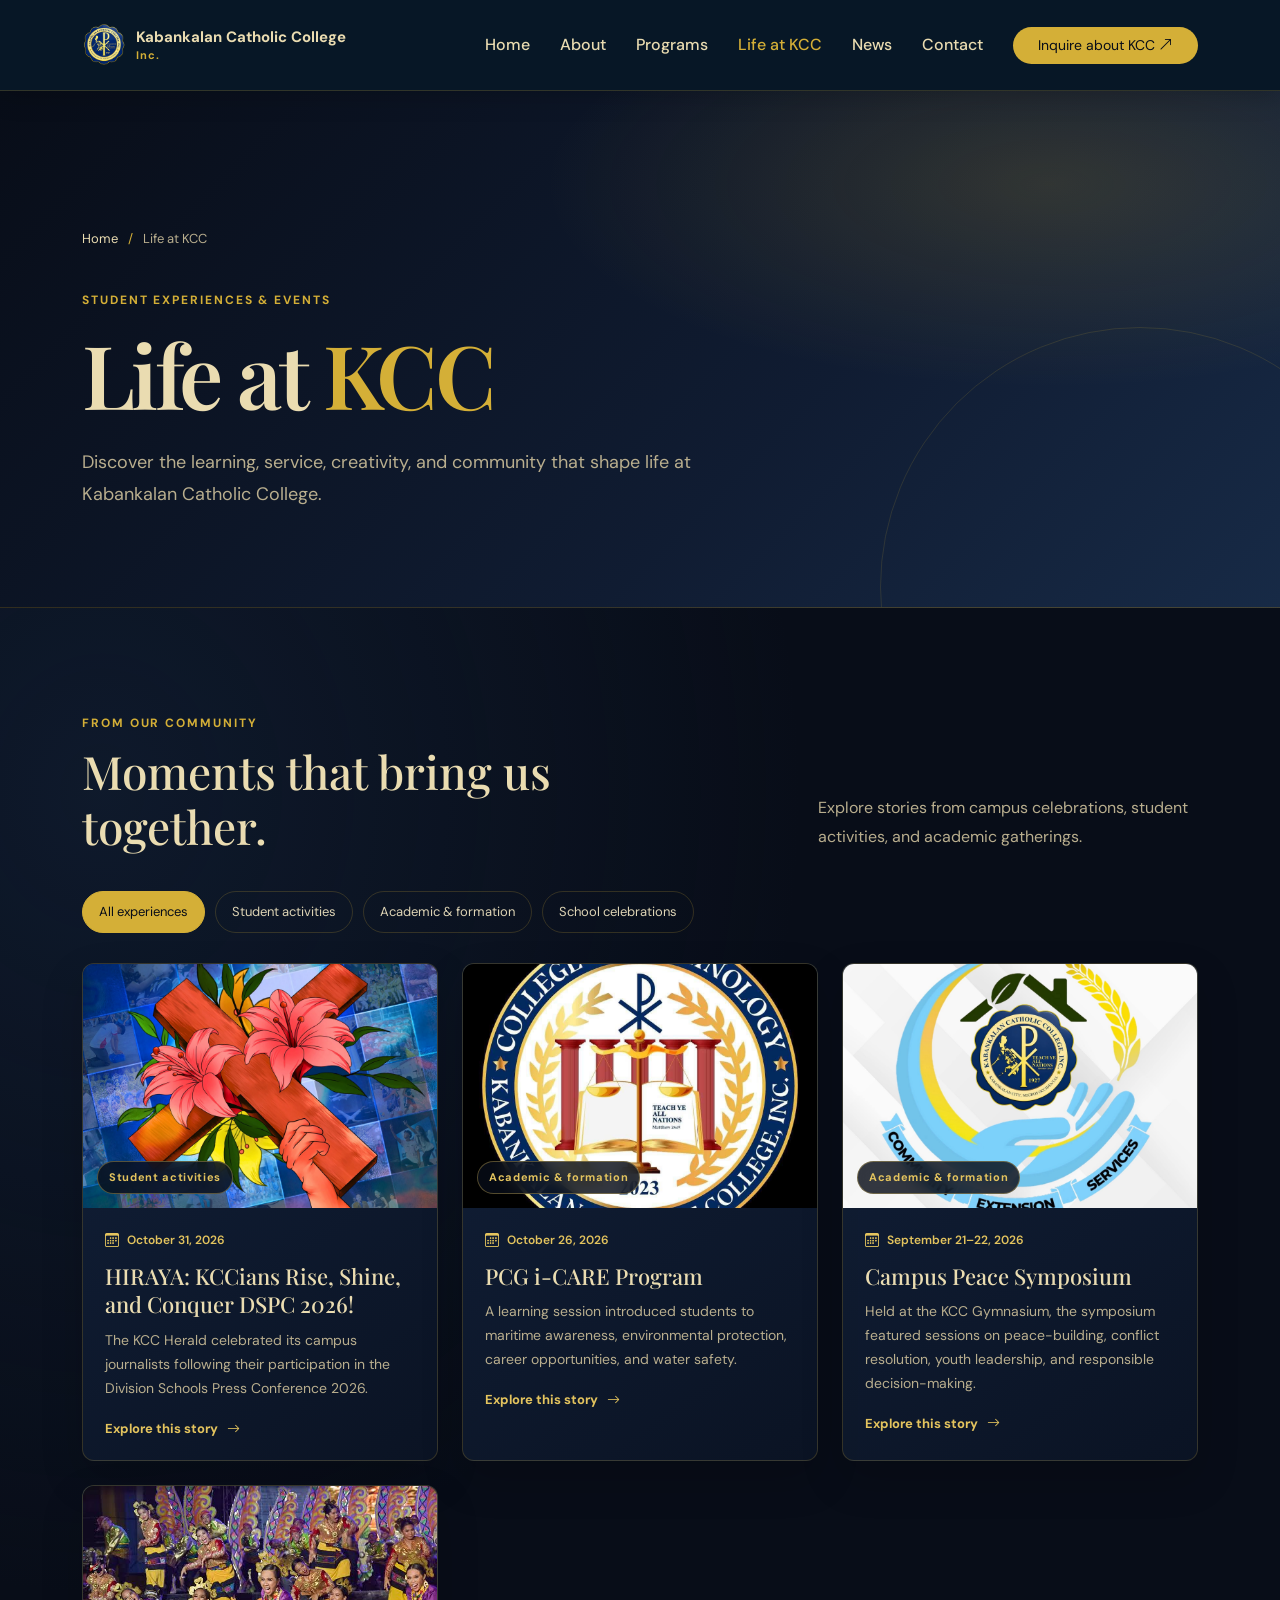
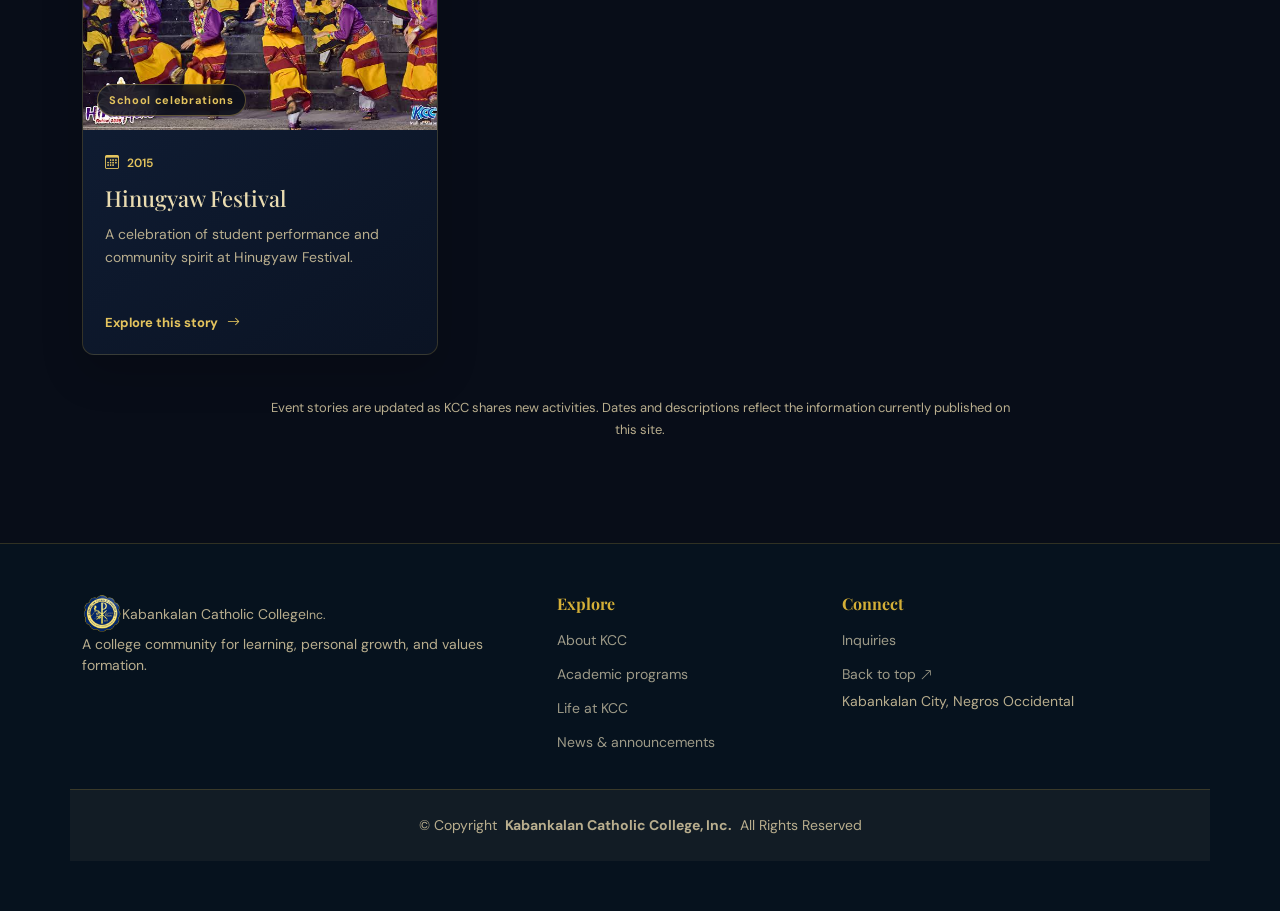
==== commit 41bd637f: "event update" ====
--- a/events.html
+++ b/events.html
@@ -3,247 +3,145 @@
 
 <head>
   <meta charset="utf-8">
-  <meta content="width=device-width, initial-scale=1.0" name="viewport">
-  <title>Events - Mentor Bootstrap Template</title>
-  <meta name="description" content="">
-  <meta name="keywords" content="">
+  <meta name="viewport" content="width=device-width, initial-scale=1">
+  <meta name="description" content="Explore student experiences, campus celebrations, and academic events at Kabankalan Catholic College.">
+  <meta name="theme-color" content="#080d18">
+  <title>Life at KCC | Kabankalan Catholic College</title>
 
-  <!-- Favicons -->
-  <link href="assets/img/favicon.png" rel="icon">
+  <link href="assets/img/kcc-logo.png" rel="icon" type="image/png">
   <link href="assets/img/apple-touch-icon.png" rel="apple-touch-icon">
+  <link rel="preconnect" href="https://fonts.googleapis.com">
+  <link rel="preconnect" href="https://fonts.gstatic.com" crossorigin>
+  <link href="https://fonts.googleapis.com/css2?family=DM+Sans:wght@400;500;600;700&family=Playfair+Display:wght@500;600;700&display=swap" rel="stylesheet">
 
-  <!-- Fonts -->
-  <link href="https://fonts.googleapis.com" rel="preconnect">
-  <link href="https://fonts.gstatic.com" rel="preconnect" crossorigin>
-  <link href="https://fonts.googleapis.com/css2?family=Open+Sans:ital,wght@0,300;0,400;0,500;0,600;0,700;0,800;1,300;1,400;1,500;1,600;1,700;1,800&family=Poppins:ital,wght@0,100;0,200;0,300;0,400;0,500;0,600;0,700;0,800;0,900;1,100;1,200;1,300;1,400;1,500;1,600;1,700;1,800;1,900&family=Raleway:ital,wght@0,100;0,200;0,300;0,400;0,500;0,600;0,700;0,800;0,900;1,100;1,200;1,300;1,400;1,500;1,600;1,700;1,800;1,900&display=swap" rel="stylesheet">
-
-  <!-- Vendor CSS Files -->
   <link href="assets/vendor/bootstrap/css/bootstrap.min.css" rel="stylesheet">
   <link href="assets/vendor/bootstrap-icons/bootstrap-icons.css" rel="stylesheet">
   <link href="assets/vendor/aos/aos.css" rel="stylesheet">
-  <link href="assets/vendor/glightbox/css/glightbox.min.css" rel="stylesheet">
-  <link href="assets/vendor/swiper/swiper-bundle.min.css" rel="stylesheet">
-
-  <!-- Main CSS File -->
   <link href="assets/css/main.css" rel="stylesheet">
-
-  <!-- =======================================================
-  * Template Name: Mentor
-  * Template URL: https://bootstrapmade.com/mentor-free-education-bootstrap-theme/
-  * Updated: Jul 07 2025 with Bootstrap v5.3.7
-  * Author: BootstrapMade.com
-  * License: https://bootstrapmade.com/license/
-  ======================================================== -->
+  <link href="assets/css/kcc-custom.css" rel="stylesheet">
+  <link href="assets/css/life-events.css" rel="stylesheet">
 </head>
 
 <body class="events-page">
-
   <header id="header" class="header d-flex align-items-center sticky-top">
-    <div class="container-fluid container-xl position-relative d-flex align-items-center">
-
-      <a href="index.html" class="logo d-flex align-items-center me-auto">
-        <!-- Uncomment the line below if you also wish to use an image logo -->
-        <!-- <img src="assets/img/logo.webp" alt=""> -->
-        <h1 class="sitename">Mentor</h1>
+    <div class="container-xl d-flex align-items-center">
+      <a href="index.html#hero" class="logo d-flex align-items-center me-auto" aria-label="Kabankalan Catholic College home">
+        <img src="assets/img/kcc-logo.png" alt="" class="brand-logo">
+        <span class="brand-name">Kabankalan Catholic College<small>Inc.</small></span>
       </a>
 
-      <nav id="navmenu" class="navmenu">
+      <nav id="navmenu" class="navmenu" aria-label="Main navigation">
         <ul>
-          <li><a href="index.html">Home<br></a></li>
-          <li><a href="about.html">About</a></li>
-          <li><a href="courses.html">Courses</a></li>
-          <li><a href="trainers.html">Trainers</a></li>
-          <li><a href="events.html" class="active">Events</a></li>
-          <li><a href="pricing.html">Pricing</a></li>
-          <li class="dropdown"><a href="#"><span>Dropdown</span> <i class="bi bi-chevron-down toggle-dropdown"></i></a>
-            <ul>
-              <li><a href="#">Dropdown 1</a></li>
-              <li class="dropdown"><a href="#"><span>Deep Dropdown</span> <i class="bi bi-chevron-down toggle-dropdown"></i></a>
-                <ul>
-                  <li><a href="#">Deep Dropdown 1</a></li>
-                  <li><a href="#">Deep Dropdown 2</a></li>
-                  <li><a href="#">Deep Dropdown 3</a></li>
-                  <li><a href="#">Deep Dropdown 4</a></li>
-                  <li><a href="#">Deep Dropdown 5</a></li>
-                </ul>
-              </li>
-              <li><a href="#">Dropdown 2</a></li>
-              <li><a href="#">Dropdown 3</a></li>
-              <li><a href="#">Dropdown 4</a></li>
-            </ul>
-          </li>
-          <li><a href="contact.html">Contact</a></li>
+          <li><a href="index.html#hero">Home</a></li>
+          <li><a href="index.html#about">About</a></li>
+          <li><a href="index.html#programs">Programs</a></li>
+          <li><a href="events.html" class="active" aria-current="page">Life at KCC</a></li>
+          <li><a href="index.html#news">News</a></li>
+          <li><a href="index.html#contact">Contact</a></li>
         </ul>
-        <i class="mobile-nav-toggle d-xl-none bi bi-list"></i>
+        <button class="mobile-nav-toggle d-xl-none bi bi-list" type="button" aria-label="Toggle navigation"></button>
       </nav>
 
-      <a class="btn-getstarted" href="courses.html">Get Started</a>
-
+      <a class="btn-getstarted" href="index.html#contact">Inquire about KCC <i class="bi bi-arrow-up-right"></i></a>
     </div>
   </header>
 
-  <main class="main">
+  <main>
+    <section class="life-events-hero">
+      <div class="container">
+        <nav aria-label="Breadcrumb">
+          <ol class="life-events-breadcrumb">
+            <li><a href="index.html">Home</a></li>
+            <li aria-current="page">Life at KCC</li>
+          </ol>
+        </nav>
+        <span class="section-kicker">Student experiences &amp; events</span>
+        <h1>Life at <span>KCC</span></h1>
+        <p>Discover the learning, service, creativity, and community that shape life at Kabankalan Catholic College.</p>
+      </div>
+    </section>
 
-    <!-- Page Title -->
-    <div class="page-title" data-aos="fade">
-      <div class="heading">
-        <div class="container">
-          <div class="row d-flex justify-content-center text-center">
-            <div class="col-lg-8">
-              <h1>Events</h1>
-              <p class="mb-0">Odio et unde deleniti. Deserunt numquam exercitationem. Officiis quo odio sint voluptas consequatur ut a odio voluptatem. Sit dolorum debitis veritatis natus dolores. Quasi ratione sint. Sit quaerat ipsum dolorem.</p>
-            </div>
+    <section class="life-events-section" aria-labelledby="events-heading">
+      <div class="container">
+        <div class="life-events-heading">
+          <div>
+            <span class="section-kicker">From our community</span>
+            <h2 id="events-heading">Moments that bring us together.</h2>
           </div>
+          <p>Explore stories from campus celebrations, student activities, and academic gatherings.</p>
+        </div>
+
+        <div id="event-filters" class="life-event-filters" aria-label="Filter events" role="group">
+          <button type="button" class="life-event-filter is-active" data-event-filter="all" aria-pressed="true">All experiences</button>
+        </div>
+
+        <div id="events-grid" class="life-events-grid" aria-live="polite"></div>
+        <p id="events-empty" class="life-events-empty" hidden>No events in this category yet.</p>
+
+        <p class="life-events-note">
+          Event stories are updated as KCC shares new activities. Dates and descriptions reflect the information currently published on this site.
+        </p>
+      </div>
+    </section>
+  </main>
+
+  <footer id="footer" class="footer kcc-footer">
+    <div class="container footer-top">
+      <div class="row gy-4">
+        <div class="col-lg-5 col-md-6">
+          <a href="index.html#hero" class="logo d-flex align-items-center footer-brand" aria-label="KCC home">
+            <img src="assets/img/kcc-logo.png" alt="" class="brand-logo">
+            <span class="brand-name">Kabankalan Catholic College<small>Inc.</small></span>
+          </a>
+          <p class="footer-intro">A college community for learning, personal growth, and values formation.</p>
+        </div>
+        <div class="col-lg-3 col-md-6 footer-links">
+          <h4>Explore</h4>
+          <ul>
+            <li><a href="index.html#about">About KCC</a></li>
+            <li><a href="index.html#programs">Academic programs</a></li>
+            <li><a href="events.html">Life at KCC</a></li>
+            <li><a href="index.html#news">News &amp; announcements</a></li>
+          </ul>
+        </div>
+        <div class="col-lg-4 col-md-6 footer-links">
+          <h4>Connect</h4>
+          <ul>
+            <li><a href="index.html#contact">Inquiries</a></li>
+            <li><a href="index.html#hero">Back to top <i class="bi bi-arrow-up-right"></i></a></li>
+          </ul>
+          <p class="footer-contact-note">Kabankalan City, Negros Occidental</p>
         </div>
       </div>
-      <nav class="breadcrumbs">
-        <div class="container">
-          <ol>
-            <li><a href="index.html">Home</a></li>
-            <li class="current">Events</li>
-          </ol>
-        </div>
-      </nav>
-    </div><!-- End Page Title -->
-
-  
-<!-- Events Section -->
-<section id="events" class="events section">
-
-  <div class="container" data-aos="fade-up">
-
-    <div class="row">
-
-      <div class="col-md-6 d-flex align-items-stretch">
-        <div class="card">
-          <div class="card-body">
-            <h5 class="card-title">
-              <a href="">Introduction to webdesign</a>
-            </h5>
-            <p class="fst-italic text-center">
-              Sunday, September 26th at 7:00 pm
-            </p>
-            <p class="card-text">
-              Lorem ipsum dolor sit amet, consectetur elit, sed do eiusmod tempor ut labore et dolore magna aliqua.
-              Ut enim ad minim veniam, quis nostrud exercitation ullamco laboris nisi ut aliquip ex ea commodo consequat.
-            </p>
-          </div>
-        </div>
-      </div>
-
-      <div class="col-md-6 d-flex align-items-stretch">
-        <div class="card">
-          <div class="card-body">
-            <h5 class="card-title">
-              <a href="">Marketing Strategies</a>
-            </h5>
-            <p class="fst-italic text-center">
-              Sunday, November 15th at 7:00 pm
-            </p>
-            <p class="card-text">
-              Sed ut perspiciatis unde omnis iste natus error sit voluptatem doloremque laudantium,
-              totam rem aperiam, eaque ipsa quae ab illo inventore veritatis et quasi architecto beatae vitae dicta sunt explicabo.
-            </p>
-          </div>
-        </div>
-      </div>
-
     </div>
-
-  </div>
-
-</section>
-<!-- /Events Section -->
-
-
-  </main>
-
-  <footer id="footer" class="footer position-relative light-background">
-
-    <div class="container footer-top">
-      <div class="row gy-4">
-        <div class="col-lg-4 col-md-6 footer-about">
-          <a href="index.html" class="logo d-flex align-items-center">
-            <span class="sitename">Mentor</span>
-          </a>
-          <div class="footer-contact pt-3">
-            <p>A108 Adam Street</p>
-            <p>New York, NY 535022</p>
-            <p class="mt-3"><strong>Phone:</strong> <span>+1 5589 55488 55</span></p>
-            <p><strong>Email:</strong> <span>info@example.com</span></p>
-          </div>
-          <div class="social-links d-flex mt-4">
-            <a href=""><i class="bi bi-twitter-x"></i></a>
-            <a href=""><i class="bi bi-facebook"></i></a>
-            <a href=""><i class="bi bi-instagram"></i></a>
-            <a href=""><i class="bi bi-linkedin"></i></a>
-          </div>
-        </div>
-
-        <div class="col-lg-2 col-md-3 footer-links">
-          <h4>Useful Links</h4>
-          <ul>
-            <li><a href="#">Home</a></li>
-            <li><a href="#">About us</a></li>
-            <li><a href="#">Services</a></li>
-            <li><a href="#">Terms of service</a></li>
-            <li><a href="#">Privacy policy</a></li>
-          </ul>
-        </div>
-
-        <div class="col-lg-2 col-md-3 footer-links">
-          <h4>Our Services</h4>
-          <ul>
-            <li><a href="#">Web Design</a></li>
-            <li><a href="#">Web Development</a></li>
-            <li><a href="#">Product Management</a></li>
-            <li><a href="#">Marketing</a></li>
-            <li><a href="#">Graphic Design</a></li>
-          </ul>
-        </div>
-
-        <div class="col-lg-4 col-md-12 footer-newsletter">
-          <h4>Our Newsletter</h4>
-          <p>Subscribe to our newsletter and receive the latest news about our products and services!</p>
-          <form action="#" method="post" class="email-form">
-            <div class="newsletter-form"><input type="email" name="email"><input type="submit" value="Subscribe"></div>
-            <div class="loading">Loading</div>
-            <div class="error-message"></div>
-            <div class="sent-message">Your subscription request has been sent. Thank you!</div>
-          </form>
-        </div>
-
-      </div>
+    <div class="container copyright text-center">
+      <p>© <span>Copyright</span> <strong class="px-1 sitename">Kabankalan Catholic College, Inc.</strong> <span>All Rights Reserved</span></p>
     </div>
-
-    <div class="container copyright text-center mt-4">
-      <p>© <span>Copyright</span> <strong class="px-1 sitename">Mentor</strong> <span>All Rights Reserved</span></p>
-      <div class="credits">
-        <!-- All the links in the footer should remain intact. -->
-        <!-- You can delete the links only if you've purchased the pro version. -->
-        <!-- Licensing information: https://bootstrapmade.com/license/ -->
-        Designed by <a href="https://bootstrapmade.com/">BootstrapMade</a> | <a href="https://bootstrapmade.com/tools/">DevTools</a>
-      </div>
-    </div>
-
   </footer>
 
-  <!-- Scroll Top -->
-  <a href="#" id="scroll-top" class="scroll-top d-flex align-items-center justify-content-center"><i class="bi bi-arrow-up-short"></i></a>
+  <dialog id="event-dialog" class="life-event-dialog" aria-labelledby="event-dialog-title">
+    <div class="life-event-dialog-inner">
+      <button type="button" class="life-dialog-close" data-close-event aria-label="Close event details"><i class="bi bi-x-lg"></i></button>
+      <div id="event-dialog-content"></div>
+    </div>
+  </dialog>
 
-  <!-- Preloader -->
-  <div id="preloader"></div>
+  <dialog id="photo-dialog" class="life-photo-dialog" aria-label="Photo viewer">
+    <button type="button" class="life-dialog-close" data-close-photo aria-label="Close photo viewer"><i class="bi bi-x-lg"></i></button>
+    <button type="button" class="life-photo-nav life-photo-prev" data-photo-prev aria-label="Previous photo"><i class="bi bi-chevron-left"></i></button>
+    <figure>
+      <img id="lightbox-image" src="" alt="">
+      <figcaption id="lightbox-caption"></figcaption>
+    </figure>
+    <button type="button" class="life-photo-nav life-photo-next" data-photo-next aria-label="Next photo"><i class="bi bi-chevron-right"></i></button>
+  </dialog>
 
-  <!-- Vendor JS Files -->
+  <a href="#" class="scroll-top d-flex align-items-center justify-content-center" aria-label="Scroll to top"><i class="bi bi-arrow-up-short"></i></a>
+
   <script src="assets/vendor/bootstrap/js/bootstrap.bundle.min.js"></script>
   <script src="assets/vendor/aos/aos.js"></script>
-  <script src="assets/vendor/glightbox/js/glightbox.min.js"></script>
-  <script src="assets/vendor/purecounter/purecounter_vanilla.js"></script>
-  <script src="assets/vendor/swiper/swiper-bundle.min.js"></script>
-
-  <!-- Main JS File -->
   <script src="assets/js/main.js"></script>
-
+  <script src="assets/js/life-events.js"></script>
 </body>
 
-</html>+</html>
--- a/assets/css/kcc-custom.css
+++ b/assets/css/kcc-custom.css
@@ -0,0 +1,1164 @@
+﻿/* =========================================================
+   KCC LANDING PAGE
+   MIDNIGHT NAVY + GOLD THEME
+   REFINED HERO LIGHTING + MOTION
+========================================================= */
+
+/* =========================================================
+   KCC MIDNIGHT NAVY + GOLD THEME
+========================================================= */
+
+:root {
+  /* BootstrapMade theme variables */
+  --background-color: #080d18;
+  --default-color: #ded4b5;
+  --heading-color: #eadcb1;
+  --accent-color: #d4af37;
+  --surface-color: #12213a;
+  --contrast-color: #080d18;
+  --nav-color: #ded4b5;
+  --nav-hover-color: #e4c45e;
+  --nav-mobile-background-color: #080d18;
+  --nav-dropdown-background-color: #101c32;
+  --nav-dropdown-color: #ded4b5;
+  --nav-dropdown-hover-color: #d4af37;
+
+  /* KCC palette */
+  --kcc-midnight: #080d18;
+  --kcc-navy: #101c32;
+  --kcc-blue: #172a46;
+  --kcc-gold: #d4af37;
+  --kcc-gold-light: #e4c45e;
+  --kcc-cream: #eadcb1;
+  --kcc-text: #ded4b5;
+  --kcc-muted: #b9ae8e;
+  --kcc-border: rgba(212, 175, 55, 0.2);
+  --kcc-card: rgba(18, 33, 58, 0.88);
+
+  --default-font: "DM Sans", sans-serif;
+  --heading-font: "Playfair Display", Georgia, serif;
+  --nav-font: "DM Sans", sans-serif;
+}
+
+.dark-background {
+  --background-color: var(--kcc-midnight);
+  --default-color: var(--kcc-text);
+  --heading-color: var(--kcc-cream);
+  --surface-color: var(--kcc-card);
+  --contrast-color: var(--kcc-midnight);
+}
+/* =========================================================
+   GENERAL
+========================================================= */
+
+html {
+  scroll-behavior: smooth;
+}
+
+body {
+  background: var(--kcc-midnight);
+  color: var(--kcc-text);
+}
+
+h1,
+h2,
+h3,
+h4,
+h5,
+h6 {
+  color: var(--kcc-cream);
+}
+
+p {
+  color: var(--kcc-muted);
+}
+
+a {
+  transition: color 0.3s ease;
+}
+
+a:hover {
+  color: var(--kcc-gold-light);
+}
+
+section {
+  background-color: var(--kcc-midnight);
+}
+
+.section-title h2 {
+  color: var(--kcc-gold);
+  letter-spacing: 2px;
+}
+
+.section-title p {
+  color: var(--kcc-cream);
+}
+/* =========================================================
+   HEADER AND NAVIGATION
+========================================================= */
+
+.header {
+  background: rgba(8, 24, 39, 0.96);
+  border-bottom: 1px solid var(--kcc-border);
+  box-shadow: 0 5px 25px rgba(0, 0, 0, 0.18);
+}
+
+.header .logo img {
+  max-height: 48px;
+  margin-right: 10px;
+}
+
+.header .logo h1 {
+  color: var(--kcc-cream);
+  font-size: 22px;
+  font-weight: 800;
+  letter-spacing: 1px;
+}
+
+.header .logo span {
+  color: var(--kcc-gold);
+}
+
+.navmenu a,
+.navmenu a:focus {
+  color: var(--kcc-cream);
+  font-weight: 500;
+}
+
+.navmenu a:hover,
+.navmenu .active,
+.navmenu .active:focus {
+  color: var(--kcc-gold);
+}
+
+.navmenu a::before {
+  background-color: var(--kcc-gold);
+}
+
+.mobile-nav-toggle {
+  color: var(--kcc-cream);
+}/* =========================================================
+   BUTTONS
+========================================================= */
+
+.btn-get-started,
+.btn,
+.kcc-button {
+  background: var(--kcc-gold);
+  color: var(--kcc-midnight);
+  border: 1px solid var(--kcc-gold);
+  border-radius: 5px;
+  font-weight: 700;
+  transition: all 0.3s ease;
+}
+
+.btn-get-started:hover,
+.btn:hover,
+.kcc-button:hover {
+  background: transparent;
+  color: var(--kcc-gold);
+  border-color: var(--kcc-gold);
+  transform: translateY(-3px);
+}
+/* =========================================================
+   HERO SECTION
+========================================================= */
+
+#hero {
+  background: var(--kcc-midnight);
+  position: relative;
+  overflow: hidden;
+}
+
+#hero::before {
+  content: "";
+  position: absolute;
+  inset: 0;
+  background:
+    radial-gradient(
+      circle at 50% 35%,
+      rgba(212, 175, 55, 0.09),
+      transparent 55%
+    );
+  pointer-events: none;
+}
+
+.kcc-hero-artwork {
+  position: relative;
+  z-index: 1;
+  width: 100%;
+  overflow: hidden;
+  border: 1px solid rgba(212, 175, 55, 0.35);
+  border-radius: 12px;
+  background: var(--kcc-navy);
+  box-shadow: 0 20px 55px rgba(0, 0, 0, 0.35);
+}
+
+.kcc-hero-artwork img {
+  position: static;
+  inset: auto;
+  display: block;
+  width: 100%;
+  height: auto;
+  object-fit: contain;
+}
+
+.kcc-hero-bottom {
+  position: relative;
+  z-index: 2;
+  text-align: center;
+  margin-top: 30px;
+}
+
+.kcc-hero-bottom h2 {
+  color: var(--kcc-cream);
+  font-weight: 800;
+}
+
+.kcc-hero-bottom p {
+  color: var(--kcc-muted);
+}
+
+.kcc-hero-bottom .btn-get-started {
+  margin-top: 15px;
+}
+/* =========================================================
+   ABOUT SECTION
+========================================================= */
+
+#about {
+  background: var(--kcc-navy);
+}
+
+.about-layout {
+  align-items: center;
+}
+
+.about-layout > .col-lg-6 {
+  min-width: 0;
+}
+
+.about-visual {
+  position: relative;
+}
+
+.about-visual-frame {
+  position: relative;
+  overflow: hidden;
+  border-radius: 12px;
+  border: 1px solid var(--kcc-border);
+  box-shadow: 0 20px 45px rgba(0, 0, 0, 0.3);
+}
+
+.about-visual-frame img {
+  width: 100%;
+  display: block;
+  transition: transform 0.5s ease;
+  }
+
+.about-visual-frame:hover img {
+  transform: scale(1.04);
+}
+
+.about-visual-caption {
+  position: absolute;
+  bottom: 20px;
+  left: 20px;
+  right: 20px;
+  padding: 18px;
+  background: rgba(8, 24, 39, 0.88);
+  border-left: 3px solid var(--kcc-gold);
+  border-radius: 5px;
+}
+
+.about-visual-caption h3 {
+  color: var(--kcc-gold);
+  margin-bottom: 5px;
+}
+
+.about-visual-caption p {
+  margin-bottom: 0;
+  color: var(--kcc-cream);
+}
+
+.about-points {
+  display: grid;
+  gap: 20px;
+  margin-top: 25px;
+}
+
+.about-points > div {
+  padding: 18px;
+  background: rgba(8, 24, 39, 0.55);
+  border: 1px solid var(--kcc-border);
+  border-radius: 8px;
+}
+
+.about-points h3 {
+  color: var(--kcc-gold);
+  }
+
+.about-points p {
+  margin-bottom: 0;
+}
+
+.about-discover-link {
+  display: inline-flex;
+  align-items: center;
+  gap: 8px;
+  margin-top: 20px;
+  color: var(--kcc-gold);
+  font-weight: 700;
+}
+
+.about-discover-link:hover {
+  gap: 13px;
+  color: var(--kcc-gold-light);
+}
+/* =========================================================
+   WHY CHOOSE KCC / VALUE CARDS
+========================================================= */
+
+#why-kcc,
+#why-us {
+  background: var(--kcc-midnight);
+}
+
+.value-card {
+  height: 100%;
+  padding: 30px;
+  background: var(--kcc-card);
+  border: 1px solid var(--kcc-border);
+  border-radius: 10px;
+  transition: all 0.3s ease;
+}
+
+.value-card:hover {
+  transform: translateY(-8px);
+  border-color: var(--kcc-gold);
+  box-shadow: 0 15px 35px rgba(0, 0, 0, 0.3);
+}
+
+.value-card .icon {
+  color: var(--kcc-gold);
+  font-size: 35px;
+  margin-bottom: 18px;
+}
+
+.value-card h3 {
+  color: var(--kcc-cream);
+  font-size: 20px;
+}
+
+.value-card p {
+  color: var(--kcc-muted);
+}
+/* =========================================================
+   ACADEMIC PROGRAMS
+========================================================= */
+
+#programs,
+#courses {
+  background: var(--kcc-navy);
+}
+
+.program-showcase {
+  display: grid;
+  grid-template-columns: repeat(3, 1fr);
+  gap: 25px;
+}
+
+.program-card {
+  position: relative;
+  height: 100%;
+  padding: 30px;
+  overflow: hidden;
+  background: var(--kcc-card);
+  border: 1px solid var(--kcc-border);
+  border-radius: 12px;
+  transition: all 0.3s ease;
+}
+
+.program-card:hover {
+  transform: translateY(-8px);
+  border-color: var(--kcc-gold);
+  box-shadow: 0 15px 35px rgba(0, 0, 0, 0.3);
+}
+
+.program-card h3 {
+  color: var(--kcc-gold);
+  font-size: 22px;
+}
+.program-card p {
+  color: var(--kcc-muted);
+}
+
+.program-card a {
+  display: inline-flex;
+  align-items: center;
+  gap: 8px;
+  margin-top: 15px;
+  color: var(--kcc-gold);
+  font-weight: 700;
+}
+/* =========================================================
+   SECTION HEADINGS
+========================================================= */
+
+.section-kicker {
+  display: inline-block;
+  margin-bottom: 12px;
+  color: var(--kcc-gold);
+  font-size: 0.76rem;
+  font-weight: 700;
+  letter-spacing: 0.16em;
+  text-transform: uppercase;
+}
+
+.section-heading {
+  color: var(--kcc-cream);
+  font-family: var(--heading-font);
+  font-size: clamp(2rem, 4vw, 3rem);
+  line-height: 1.15;
+}
+
+.section-heading span {
+  display: block;
+  color: var(--kcc-gold);
+}
+
+.about-main-heading span {
+  display: inline;
+}
+
+.campus-heading,
+.news-heading {
+  display: flex;
+  align-items: end;
+  justify-content: space-between;
+  gap: 28px;
+  margin-bottom: 34px;
+}
+.campus-heading > p,
+.news-heading > p {
+  max-width: 420px;
+  margin-bottom: 6px;
+}
+/* =========================================================
+   CAMPUS LIFE GALLERY
+========================================================= */
+
+#campus-life {
+  background: var(--kcc-midnight);
+}
+
+.campus-gallery {
+  display: grid;
+  grid-template-columns: minmax(0, 1.25fr) minmax(0, 1fr);
+  grid-template-rows: repeat(2, minmax(225px, 1fr));
+  gap: 20px;
+}
+
+.campus-photo {
+  position: relative;
+  overflow: hidden;
+  min-height: 250px;
+  margin: 0;
+  background: var(--kcc-navy);
+  border: 1px solid var(--kcc-border);
+  border-radius: 10px;
+}
+
+.campus-photo-large {
+  grid-row: span 2;
+  min-height: 490px;
+}
+
+.campus-photo img {
+  position: absolute;
+  inset: 0;
+  display: block;
+  width: 100%;
+  height: 100%;
+  min-height: 0;
+  object-fit: cover;
+  transition: transform 0.5s ease;
+}
+.campus-photo:hover img {
+  transform: scale(1.07);
+}
+
+.campus-photo-overlay {
+  position: absolute;
+  inset: 0;
+  z-index: 1;
+  background: linear-gradient(
+    to top,
+    rgba(8, 24, 39, 0.95),
+    rgba(8, 24, 39, 0.05) 75%
+  );
+  pointer-events: none;
+}
+
+.campus-photo-link {
+  position: absolute;
+  inset: 0;
+  z-index: 2;
+  display: block;
+  color: inherit;
+  text-decoration: none;
+}
+
+.campus-photo-link:hover {
+  color: inherit;
+}
+
+.campus-photo-link:focus-visible {
+  outline: 2px solid var(--kcc-gold-light);
+  outline-offset: -4px;
+}
+.campus-photo-content {
+  position: absolute;
+  z-index: 2;
+  bottom: 25px;
+  left: 25px;
+  right: 25px;
+  pointer-events: none;
+}
+
+.campus-photo-content h3 {
+  color: var(--kcc-cream);
+  font-size: 21px;
+  margin-bottom: 7px;
+}
+
+.campus-photo-content p {
+  color: var(--kcc-muted);
+  margin-bottom: 0;
+}
+
+.campus-photo-number {
+  position: absolute;
+  z-index: 2;
+  top: 20px;
+  right: 20px;
+  color: var(--kcc-gold);
+  font-weight: 800;
+  pointer-events: none;
+}
+.campus-view-link {
+  display: inline-flex;
+  align-items: center;
+  gap: 9px;
+  margin-top: 12px;
+  color: var(--kcc-gold-light);
+  font-size: 10px;
+  font-weight: 700;
+  opacity: 0.85;
+  transition: gap 0.3s ease, opacity 0.3s ease;
+}
+
+.campus-photo-link:hover .campus-view-link {
+  gap: 15px;
+  opacity: 1;
+}
+/* =========================================================
+   NEWS AND ANNOUNCEMENTS
+========================================================= */
+
+#news {
+  background: var(--kcc-navy);
+}
+
+.news-grid {
+  display: grid;
+  grid-template-columns: repeat(3, 1fr);
+  gap: 25px;
+}
+
+.news-grid article {
+  height: 100%;
+  overflow: hidden;
+  background: var(--kcc-card);
+  border: 1px solid var(--kcc-border);
+  border-radius: 10px;
+  transition: all 0.3s ease;
+}
+
+.news-grid article:hover {
+  transform: translateY(-7px);
+  border-color: var(--kcc-gold);
+  box-shadow: 0 15px 35px rgba(0, 0, 0, 0.3);
+}
+
+.news-grid article img {
+  width: 100%;
+  height: 230px;
+  object-fit: cover;
+  display: block;
+  transition: transform 0.5s ease;
+}
+.news-grid article:hover img {
+  transform: scale(1.04);
+}
+
+.news-grid article .news-content,
+.news-grid article .details {
+  padding: 22px;
+}
+
+.news-grid article h3,
+.news-grid article h4 {
+  color: var(--kcc-cream);
+}
+
+.news-grid article p {
+  color: var(--kcc-muted);
+}
+
+.news-grid article a {
+  color: var(--kcc-gold);
+  font-weight: 700;
+}
+
+
+.news-story {
+  position: relative;
+  display: flex;
+  flex-direction: column;
+  min-width: 0;
+  min-height: 100%;
+}
+
+.news-story-image {
+  height: 225px;
+  overflow: hidden;
+  background: var(--kcc-navy);
+}
+.news-story-image img {
+  width: 100%;
+  height: 100%;
+  object-fit: cover;
+}
+
+.news-story-overlay {
+  display: none;
+}
+
+.news-story-content {
+  display: flex;
+  flex: 1;
+  flex-direction: column;
+  padding: 22px;
+}
+
+.news-story-content h3 {
+  margin: 12px 0;
+  color: var(--kcc-cream);
+  font-family: var(--heading-font);
+  font-size: 1.25rem;
+  line-height: 1.35;
+}
+
+.news-story-content p {
+  flex: 1;
+  font-size: 0.94rem;
+  line-height: 1.7;
+}
+.news-date {
+  position: absolute;
+  top: 16px;
+  left: 16px;
+  z-index: 2;
+  display: grid;
+  min-width: 58px;
+  padding: 8px 10px;
+  border: 1px solid var(--kcc-border);
+  border-radius: 6px;
+  background: rgba(8, 13, 24, 0.92);
+  color: var(--kcc-gold);
+  text-align: center;
+}
+
+.news-date strong {
+  color: var(--kcc-gold);
+  font-size: 1.1rem;
+}
+
+.news-date small {
+  color: var(--kcc-cream);
+  font-size: 0.62rem;
+  letter-spacing: 0.08em;
+}
+
+.news-category {
+  color: var(--kcc-gold);
+  font-size: 0.72rem;
+  font-weight: 700;
+  letter-spacing: 0.08em;
+  text-transform: uppercase;
+}
+.news-story-number {
+  position: absolute;
+  top: 18px;
+  right: 18px;
+  color: var(--kcc-gold);
+  font-size: 0.8rem;
+  font-weight: 700;
+}
+
+.news-read-link {
+  display: inline-flex;
+  align-items: center;
+  gap: 8px;
+  margin-top: 12px;
+  color: var(--kcc-gold);
+  font-size: 0.85rem;
+}
+
+.programs-footer,
+.campus-footer,
+.news-bottom {
+  display: flex;
+  align-items: center;
+  justify-content: space-between;
+  gap: 20px;
+  margin-top: 28px;
+  padding: 22px 24px;
+  border: 1px solid var(--kcc-border);
+  border-radius: 10px;
+  background: rgba(8, 13, 24, 0.55);
+}
+
+.programs-footer p,
+.campus-footer p,
+.news-bottom p {
+  margin: 0;
+}
+.programs-contact-link,
+.campus-footer h3 {
+  color: var(--kcc-gold);
+  font-weight: 700;
+}
+
+/* =========================================================
+   INQUIRY BANNER
+========================================================= */
+
+#inquiry,
+.inquiry-section,
+.inquiry-band {
+  background:
+    linear-gradient(
+      120deg,
+      rgba(8, 24, 39, 0.96),
+      rgba(23, 55, 80, 0.95)
+    );
+  border-top: 1px solid var(--kcc-border);
+  border-bottom: 1px solid var(--kcc-border);
+}
+#inquiry h2,
+.inquiry-section h2,
+.inquiry-band h2 {
+  color: var(--kcc-cream);
+}
+
+#inquiry p,
+.inquiry-section p,
+.inquiry-band p {
+  color: var(--kcc-muted);
+}
+
+/* =========================================================
+   CONTACT SECTION
+========================================================= */
+
+#contact {
+  background: var(--kcc-midnight);
+}
+
+#contact .info-item,
+#contact .php-email-form {
+  background: var(--kcc-card);
+  border: 1px solid var(--kcc-border);
+  border-radius: 10px;
+}
+
+#contact .info-item h3 {
+  color: var(--kcc-gold);
+}
+
+#contact .info-item p {
+  color: var(--kcc-muted);
+}
+#contact .info-item i {
+  color: var(--kcc-gold);
+}
+
+#contact input,
+#contact textarea {
+  background: rgba(8, 24, 39, 0.8);
+  color: var(--kcc-cream);
+  border: 1px solid var(--kcc-border);
+}
+
+#contact input:focus,
+#contact textarea:focus {
+  border-color: var(--kcc-gold);
+}
+
+#contact input::placeholder,
+#contact textarea::placeholder {
+  color: var(--kcc-muted);
+}
+
+/* =========================================================
+   FOOTER
+========================================================= */
+
+.footer {
+  background: #06121e;
+  border-top: 1px solid var(--kcc-border);
+}
+
+.kcc-footer .footer-brand .brand-logo {
+  width: 40px;
+  height: 40px;
+  flex: 0 0 40px;
+  object-fit: contain;
+}
+.footer h3,
+.footer h4 {
+  color: var(--kcc-gold);
+}
+
+.footer p,
+.footer li {
+  color: var(--kcc-muted);
+}
+
+.footer a {
+  color: var(--kcc-muted);
+}
+
+.footer a:hover {
+  color: var(--kcc-gold);
+}
+
+.footer .copyright {
+  border-top: 1px solid var(--kcc-border);
+  color: var(--kcc-muted);
+}
+/* =========================================================
+   BACK TO TOP
+========================================================= */
+
+.scroll-top {
+  background: var(--kcc-gold);
+  color: var(--kcc-midnight);
+  border-radius: 5px;
+  transition: all 0.3s ease;
+}
+
+.scroll-top:hover {
+  background: var(--kcc-gold-light);
+  color: var(--kcc-midnight);
+}
+
+/* =========================================================
+   RESPONSIVE DESIGN
+========================================================= */
+
+@media (max-width: 991px) {
+
+  .program-showcase {
+    grid-template-columns: repeat(2, minmax(0, 1fr));
+  }
+
+  .campus-heading,
+  .news-heading {
+    align-items: flex-start;
+    flex-direction: column;
+  }
+
+  .campus-gallery {
+    grid-template-columns: minmax(0, 1fr) minmax(0, 1fr);
+    grid-template-rows: repeat(2, minmax(200px, 1fr));
+  }
+  .campus-photo-large {
+    min-height: 420px;
+  }
+
+  .news-grid {
+    grid-template-columns: repeat(2, 1fr);
+  }
+}
+
+@media (max-width: 767px) {
+  .header .logo h1 {
+    font-size: 18px;
+  }
+
+  .program-showcase,
+  .news-grid,
+  .campus-gallery {
+    grid-template-columns: 1fr;
+  }
+
+  .campus-gallery {
+    grid-template-rows: auto;
+  }
+
+  .campus-photo-large {
+    grid-row: auto;
+    min-height: 260px;
+  }
+
+  .programs-footer,
+  .campus-footer,
+  .news-bottom {
+    align-items: flex-start;
+    flex-direction: column;
+  }
+  .value-card {
+    padding: 24px;
+  }
+
+  .campus-photo {
+    min-height: 220px;
+  }
+
+  .campus-photo img {
+    min-height: 0;
+  }
+
+  .about-visual-caption {
+    left: 12px;
+    right: 12px;
+    bottom: 12px;
+    padding: 13px;
+  }
+
+  .about-visual-caption h3 {
+    font-size: 18px;
+  }
+}
+
+@media (max-width: 480px) {
+  .header .logo img {
+    max-height: 38px;
+  }
+
+  .header .logo h1 {
+    font-size: 16px;
+  }
+
+  .section-title h2 {
+    font-size: 25px;
+  }
+
+  .campus-photo-content {
+    left: 17px;
+    right: 17px;
+    bottom: 17px;
+  }
+}
+/* =========================================================
+   ACCESSIBILITY
+   No custom intro animations.
+========================================================= */
+
+@media (prefers-reduced-motion: reduce) {
+  html {
+    scroll-behavior: auto;
+  }
+
+  *,
+  *::before,
+  *::after {
+    transition-duration: 0.01ms !important;
+    animation-duration: 0.01ms !important;
+    animation-iteration-count: 1 !important;
+  }
+}
+
+
+/* =========================================================
+   FINAL COLOR OVERRIDES: NO WHITE PANELS
+========================================================= */
+
+.email-form .error-message,
+.email-form .sent-message {
+  color: var(--kcc-cream);
+}
+
+#contact .php-email-form,
+#contact .info-item,
+.value-card,
+.program-card,
+.news-grid article {
+  color: var(--kcc-text);
+}
+::selection {
+  background: var(--kcc-gold);
+  color: var(--kcc-midnight);
+}
+
+.news-story-content {
+  padding: clamp(22px, 2.5vw, 28px);
+}
+
+.programs-footer,
+.campus-footer,
+.news-bottom {
+  margin-top: clamp(24px, 3vw, 34px);
+  padding: clamp(19px, 2.2vw, 25px);
+}
+
+.inquiry-band {
+  padding: clamp(42px, 5vw, 62px) 0;
+}
+
+/* Unified soft gold hover treatment for interactive cards. */
+.value-card,
+.program-card,
+.news-grid article,
+.campus-photo {
+  transition:
+    transform 320ms cubic-bezier(0.2, 0.7, 0.2, 1),
+    border-color 320ms ease,
+    box-shadow 320ms ease;
+}
+.value-card:hover,
+.program-card:hover,
+.news-grid article:hover,
+.campus-photo:hover {
+  transform: translateY(-5px);
+  border-color: rgba(228, 196, 94, 0.76);
+  box-shadow:
+    0 16px 38px rgba(0, 0, 0, 0.32),
+    0 0 22px rgba(212, 175, 55, 0.075);
+}
+
+.about-visual-frame img,
+.campus-photo img,
+.news-story-image img,
+.news-grid article img {
+  transition: transform 650ms cubic-bezier(0.2, 0.7, 0.2, 1);
+}
+.about-visual-frame:hover img,
+.campus-photo:hover img,
+.news-grid article:hover img {
+  transform: scale(1.045);
+}
+
+.about-point,
+.about-points > div {
+  transition:
+    border-color 280ms ease,
+    background-color 280ms ease,
+    transform 280ms ease;
+}
+
+.about-points > div:hover {
+  transform: translateX(4px);
+  border-color: rgba(228, 196, 94, 0.58);
+  background: rgba(16, 28, 50, 0.82);
+}
+
+.about-discover-link span,
+.news-read-link i,
+.programs-contact-link i {
+  display: inline-block;
+  transition: transform 260ms ease;
+}
+
+.about-discover-link:hover span,
+.news-read-link:hover i,
+.programs-contact-link:hover i {
+  transform: translateX(4px);
+}
+
+/* Keyboard users receive the same clear gold focus language. */
+a:focus-visible,
+button:focus-visible {
+  outline: 2px solid var(--kcc-gold-light);
+  outline-offset: 4px;
+}
+
+@media (max-width: 767px) {
+  .index-page main > .section {
+    padding-top: 66px;
+    padding-bottom: 66px;
+  }
+
+  #hero.kcc-hero {
+    padding: 30px 0 44px;
+  }
+
+  #hero .kcc-hero-artwork {
+    border-radius: 10px;
+  }
+
+  #hero .kcc-hero-artwork::after {
+    width: 28%;
+    animation-duration: 12s;
+  }
+
+  .hero-actions {
+    gap: 10px;
+  }
+
+  .hero-actions .btn {
+    width: 100%;
+    max-width: 290px;
+  }
+}
+
+@media (prefers-reduced-motion: reduce) {
+  #hero.kcc-hero::before,
+  #hero .kcc-hero-artwork,
+  #hero .kcc-hero-artwork::after,
+  #hero .kcc-hero-bottom {
+    animation: none !important;
+  }
+
+  .value-card,
+  .program-card,
+  .news-grid article,
+  .campus-photo,
+  .about-visual-frame img,
+  .campus-photo img,
+  .news-story-image img,
+  .news-grid article img,
+  .about-points > div,
+  .hero-actions .btn {
+    transition: none !important;
+  }
+}
+
+/* =========================
+   DEVELOPER PROFILE LINK
+========================= */
+
+.developer-credit {
+  margin-top: 10px;
+  font-size: 13px;
+  color: #9299A8;
+}
+
+.developer-credit a {
+  color: #D4AF37;
+  font-weight: 600;
+  text-decoration: none;
+  transition: color 0.3s ease, text-shadow 0.3s ease;
+}
+
+.developer-credit a:hover {
+  color: #F2D675;
+  text-shadow: 0 0 12px rgba(212, 175, 55, 0.55);
+}
+
+.developer-credit a i {
+  font-size: 11px;
+}
--- a/assets/css/life-events.css
+++ b/assets/css/life-events.css
@@ -0,0 +1,536 @@
+.events-page {
+  min-height: 100vh;
+}
+
+.events-page .header .brand-name {
+  display: inline-flex;
+  flex-direction: column;
+  color: var(--kcc-cream);
+  font-size: 15px;
+  font-weight: 700;
+  line-height: 1.1;
+}
+
+.events-page .header .brand-name small {
+  margin-top: 3px;
+  color: var(--kcc-gold);
+  font-size: 11px;
+  letter-spacing: 0.08em;
+}
+
+.events-page .header .brand-logo {
+  width: 44px;
+  height: 44px;
+  object-fit: contain;
+}
+
+.life-events-hero {
+  position: relative;
+  overflow: hidden;
+  padding: clamp(72px, 11vw, 138px) 0 96px;
+  background:
+    radial-gradient(ellipse at 82% 18%, rgba(212, 175, 55, 0.17), transparent 34%),
+    linear-gradient(135deg, #080d18 0%, #101c32 62%, #172a46 100%);
+  border-bottom: 1px solid var(--kcc-border);
+}
+
+.life-events-hero::after {
+  position: absolute;
+  right: -120px;
+  bottom: -240px;
+  width: 520px;
+  height: 520px;
+  border: 1px solid rgba(212, 175, 55, 0.14);
+  border-radius: 50%;
+  content: "";
+  pointer-events: none;
+}
+
+.life-events-hero .container {
+  position: relative;
+  z-index: 1;
+}
+
+.life-events-breadcrumb {
+  display: flex;
+  gap: 10px;
+  margin: 0 0 38px;
+  padding: 0;
+  color: var(--kcc-muted);
+  font-size: 13px;
+  list-style: none;
+}
+
+.life-events-breadcrumb li + li::before {
+  padding-right: 10px;
+  color: var(--kcc-gold);
+  content: "/";
+}
+
+.life-events-breadcrumb a {
+  color: var(--kcc-cream);
+  text-decoration: none;
+}
+
+.life-events-hero .section-kicker,
+.life-events-heading .section-kicker {
+  display: inline-block;
+  margin-bottom: 12px;
+  color: var(--kcc-gold);
+  font-size: 12px;
+  font-weight: 700;
+  letter-spacing: 0.16em;
+  text-transform: uppercase;
+}
+
+.life-events-hero h1 {
+  margin: 0;
+  color: var(--kcc-cream);
+  font-family: var(--heading-font);
+  font-size: clamp(48px, 8vw, 88px);
+  font-weight: 600;
+  letter-spacing: -0.04em;
+}
+
+.life-events-hero h1 span {
+  color: var(--kcc-gold);
+}
+
+.life-events-hero p {
+  max-width: 610px;
+  margin: 20px 0 0;
+  color: var(--kcc-muted);
+  font-size: clamp(16px, 2vw, 18px);
+  line-height: 1.8;
+}
+
+.life-events-section {
+  padding: clamp(64px, 8vw, 104px) 0;
+  background:
+    radial-gradient(ellipse at 8% 12%, rgba(23, 42, 70, 0.42), transparent 42%),
+    var(--kcc-midnight);
+}
+
+.life-events-heading {
+  display: flex;
+  align-items: end;
+  justify-content: space-between;
+  gap: 36px;
+  margin-bottom: 36px;
+}
+
+.life-events-heading h2 {
+  max-width: 640px;
+  margin: 0;
+  color: var(--kcc-cream);
+  font-family: var(--heading-font);
+  font-size: clamp(30px, 4vw, 46px);
+  line-height: 1.2;
+}
+
+.life-events-heading > p {
+  max-width: 380px;
+  margin: 0 0 3px;
+  color: var(--kcc-muted);
+  line-height: 1.8;
+}
+
+.life-event-filters {
+  display: flex;
+  flex-wrap: wrap;
+  gap: 10px;
+  margin-bottom: 30px;
+}
+
+.life-event-filter {
+  min-height: 42px;
+  padding: 9px 16px;
+  border: 1px solid var(--kcc-border);
+  border-radius: 999px;
+  background: transparent;
+  color: var(--kcc-text);
+  font: inherit;
+  font-size: 13px;
+  transition: color 180ms ease, background 180ms ease, border-color 180ms ease, transform 180ms ease;
+}
+
+.life-event-filter:hover,
+.life-event-filter:focus-visible,
+.life-event-filter.is-active {
+  border-color: var(--kcc-gold);
+  background: var(--kcc-gold);
+  color: var(--kcc-midnight);
+}
+
+.life-event-filter:hover {
+  transform: translateY(-2px);
+}
+
+.life-events-grid {
+  display: grid;
+  grid-template-columns: repeat(3, minmax(0, 1fr));
+  gap: 24px;
+}
+
+.life-event-card {
+  overflow: hidden;
+  border: 1px solid var(--kcc-border);
+  border-radius: 12px;
+  background: linear-gradient(145deg, rgba(18, 33, 58, 0.96), rgba(11, 20, 36, 0.96));
+  box-shadow: 0 18px 42px rgba(0, 0, 0, 0.17);
+  transition: transform 220ms ease, border-color 220ms ease, box-shadow 220ms ease;
+}
+
+.life-event-card:hover {
+  transform: translateY(-6px);
+  border-color: rgba(212, 175, 55, 0.55);
+  box-shadow: 0 24px 48px rgba(0, 0, 0, 0.27);
+}
+
+.life-event-cover {
+  position: relative;
+  overflow: hidden;
+  aspect-ratio: 1.45 / 1;
+  background: var(--kcc-navy);
+}
+
+.life-event-cover img {
+  width: 100%;
+  height: 100%;
+  object-fit: cover;
+  transition: transform 450ms ease;
+}
+
+.life-event-card:hover .life-event-cover img {
+  transform: scale(1.045);
+}
+
+.life-event-category {
+  position: absolute;
+  bottom: 14px;
+  left: 14px;
+  padding: 7px 11px;
+  border: 1px solid rgba(228, 196, 94, 0.35);
+  border-radius: 999px;
+  background: rgba(8, 13, 24, 0.82);
+  color: var(--kcc-gold-light);
+  font-size: 11px;
+  font-weight: 700;
+  letter-spacing: 0.06em;
+  backdrop-filter: blur(8px);
+}
+
+.life-event-content {
+  padding: 22px 22px 20px;
+}
+
+.life-event-date {
+  display: flex;
+  align-items: center;
+  gap: 8px;
+  margin-bottom: 11px;
+  color: var(--kcc-gold-light);
+  font-size: 12px;
+  font-weight: 600;
+}
+
+.life-event-date i {
+  font-size: 14px;
+}
+
+.life-event-content h3 {
+  margin: 0 0 10px;
+  color: var(--kcc-cream);
+  font-family: var(--heading-font);
+  font-size: 22px;
+  line-height: 1.3;
+}
+
+.life-event-content p {
+  min-height: 72px;
+  margin: 0;
+  color: var(--kcc-muted);
+  font-size: 14px;
+  line-height: 1.7;
+}
+
+.life-event-open {
+  display: inline-flex;
+  align-items: center;
+  gap: 9px;
+  margin-top: 18px;
+  padding: 0;
+  border: 0;
+  background: transparent;
+  color: var(--kcc-gold-light);
+  font: inherit;
+  font-size: 13px;
+  font-weight: 700;
+  cursor: pointer;
+}
+
+.life-event-open i {
+  transition: transform 180ms ease;
+}
+
+.life-event-open:hover i {
+  transform: translateX(4px);
+}
+
+.life-event-open:focus-visible,
+.life-dialog-close:focus-visible,
+.life-photo-nav:focus-visible {
+  outline: 2px solid var(--kcc-gold-light);
+  outline-offset: 4px;
+}
+
+.life-events-empty,
+.life-events-note {
+  color: var(--kcc-muted);
+  text-align: center;
+}
+
+.life-events-empty {
+  padding: 42px 12px;
+}
+
+.life-events-note {
+  max-width: 760px;
+  margin: 42px auto 0;
+  font-size: 13px;
+  line-height: 1.7;
+}
+
+.life-event-dialog,
+.life-photo-dialog {
+  width: min(940px, calc(100% - 32px));
+  max-width: none;
+  max-height: min(88vh, 900px);
+  padding: 0;
+  overflow: auto;
+  border: 1px solid var(--kcc-border);
+  border-radius: 14px;
+  background: var(--kcc-midnight);
+  color: var(--kcc-text);
+  box-shadow: 0 30px 90px rgba(0, 0, 0, 0.6);
+}
+
+.life-event-dialog::backdrop,
+.life-photo-dialog::backdrop {
+  background: rgba(3, 7, 14, 0.86);
+  backdrop-filter: blur(7px);
+}
+
+.life-event-dialog-inner {
+  position: relative;
+  padding: clamp(22px, 5vw, 46px);
+}
+
+.life-dialog-close {
+  position: absolute;
+  z-index: 2;
+  top: 14px;
+  right: 14px;
+  display: grid;
+  width: 42px;
+  height: 42px;
+  place-items: center;
+  border: 1px solid var(--kcc-border);
+  border-radius: 50%;
+  background: rgba(8, 13, 24, 0.9);
+  color: var(--kcc-cream);
+  font-size: 16px;
+  cursor: pointer;
+}
+
+.life-dialog-close:hover {
+  border-color: var(--kcc-gold);
+  color: var(--kcc-gold-light);
+}
+
+.life-event-detail-header {
+  max-width: 740px;
+  padding-right: 30px;
+}
+
+.life-event-detail-header .section-kicker {
+  color: var(--kcc-gold);
+  font-size: 12px;
+  font-weight: 700;
+  letter-spacing: 0.13em;
+  text-transform: uppercase;
+}
+
+.life-event-detail-header h2 {
+  margin: 10px 0;
+  color: var(--kcc-cream);
+  font-family: var(--heading-font);
+  font-size: clamp(29px, 5vw, 44px);
+}
+
+.life-event-detail-header time {
+  color: var(--kcc-gold-light);
+  font-size: 13px;
+}
+
+.life-event-detail-description {
+  margin: 18px 0 28px;
+  color: var(--kcc-muted);
+  line-height: 1.8;
+}
+
+.life-event-photo-grid {
+  display: grid;
+  grid-template-columns: repeat(3, minmax(0, 1fr));
+  gap: 12px;
+}
+
+.life-event-photo {
+  display: block;
+  overflow: hidden;
+  padding: 0;
+  border: 1px solid var(--kcc-border);
+  border-radius: 8px;
+  background: var(--kcc-navy);
+  cursor: zoom-in;
+}
+
+.life-event-photo img {
+  display: block;
+  width: 100%;
+  aspect-ratio: 1.25 / 1;
+  object-fit: cover;
+  transition: transform 250ms ease;
+}
+
+.life-event-photo:hover img {
+  transform: scale(1.04);
+}
+
+.life-photo-dialog {
+  position: relative;
+  width: min(1200px, calc(100% - 24px));
+  height: min(90vh, 900px);
+  max-height: 90vh;
+  overflow: hidden;
+  border: 0;
+  background: #05080e;
+}
+
+.life-photo-dialog figure {
+  display: grid;
+  width: 100%;
+  height: 100%;
+  margin: 0;
+  padding: 56px 66px 48px;
+  place-items: center;
+  grid-template-rows: minmax(0, 1fr) auto;
+  gap: 14px;
+}
+
+.life-photo-dialog img {
+  max-width: 100%;
+  max-height: 100%;
+  object-fit: contain;
+}
+
+.life-photo-dialog figcaption {
+  color: var(--kcc-cream);
+  font-size: 13px;
+  text-align: center;
+}
+
+.life-photo-nav {
+  position: absolute;
+  z-index: 1;
+  top: 50%;
+  display: grid;
+  width: 46px;
+  height: 46px;
+  place-items: center;
+  transform: translateY(-50%);
+  border: 1px solid rgba(228, 196, 94, 0.5);
+  border-radius: 50%;
+  background: rgba(8, 13, 24, 0.85);
+  color: var(--kcc-cream);
+  font-size: 20px;
+  cursor: pointer;
+}
+
+.life-photo-nav:hover {
+  background: var(--kcc-gold);
+  color: var(--kcc-midnight);
+}
+
+.life-photo-prev {
+  left: 12px;
+}
+
+.life-photo-next {
+  right: 12px;
+}
+
+.life-photo-nav:disabled {
+  opacity: 0.35;
+  cursor: default;
+}
+
+@media (max-width: 991px) {
+  .life-events-grid {
+    grid-template-columns: repeat(2, minmax(0, 1fr));
+  }
+}
+
+@media (max-width: 767px) {
+  .life-events-heading {
+    display: block;
+  }
+
+  .life-events-heading > p {
+    margin-top: 16px;
+  }
+
+  .life-events-grid {
+    grid-template-columns: 1fr;
+    gap: 18px;
+  }
+
+  .life-event-cover {
+    aspect-ratio: 1.6 / 1;
+  }
+
+  .life-event-content p {
+    min-height: 0;
+  }
+
+  .life-event-photo-grid {
+    grid-template-columns: repeat(2, minmax(0, 1fr));
+  }
+
+  .life-photo-dialog figure {
+    padding: 58px 42px 44px;
+  }
+
+  .life-photo-nav {
+    width: 38px;
+    height: 38px;
+  }
+
+  .life-photo-prev {
+    left: 5px;
+  }
+
+  .life-photo-next {
+    right: 5px;
+  }
+}
+
+@media (prefers-reduced-motion: reduce) {
+  .life-event-card,
+  .life-event-cover img,
+  .life-event-filter,
+  .life-event-photo img,
+  .life-event-open i {
+    transition: none;
+  }
+}
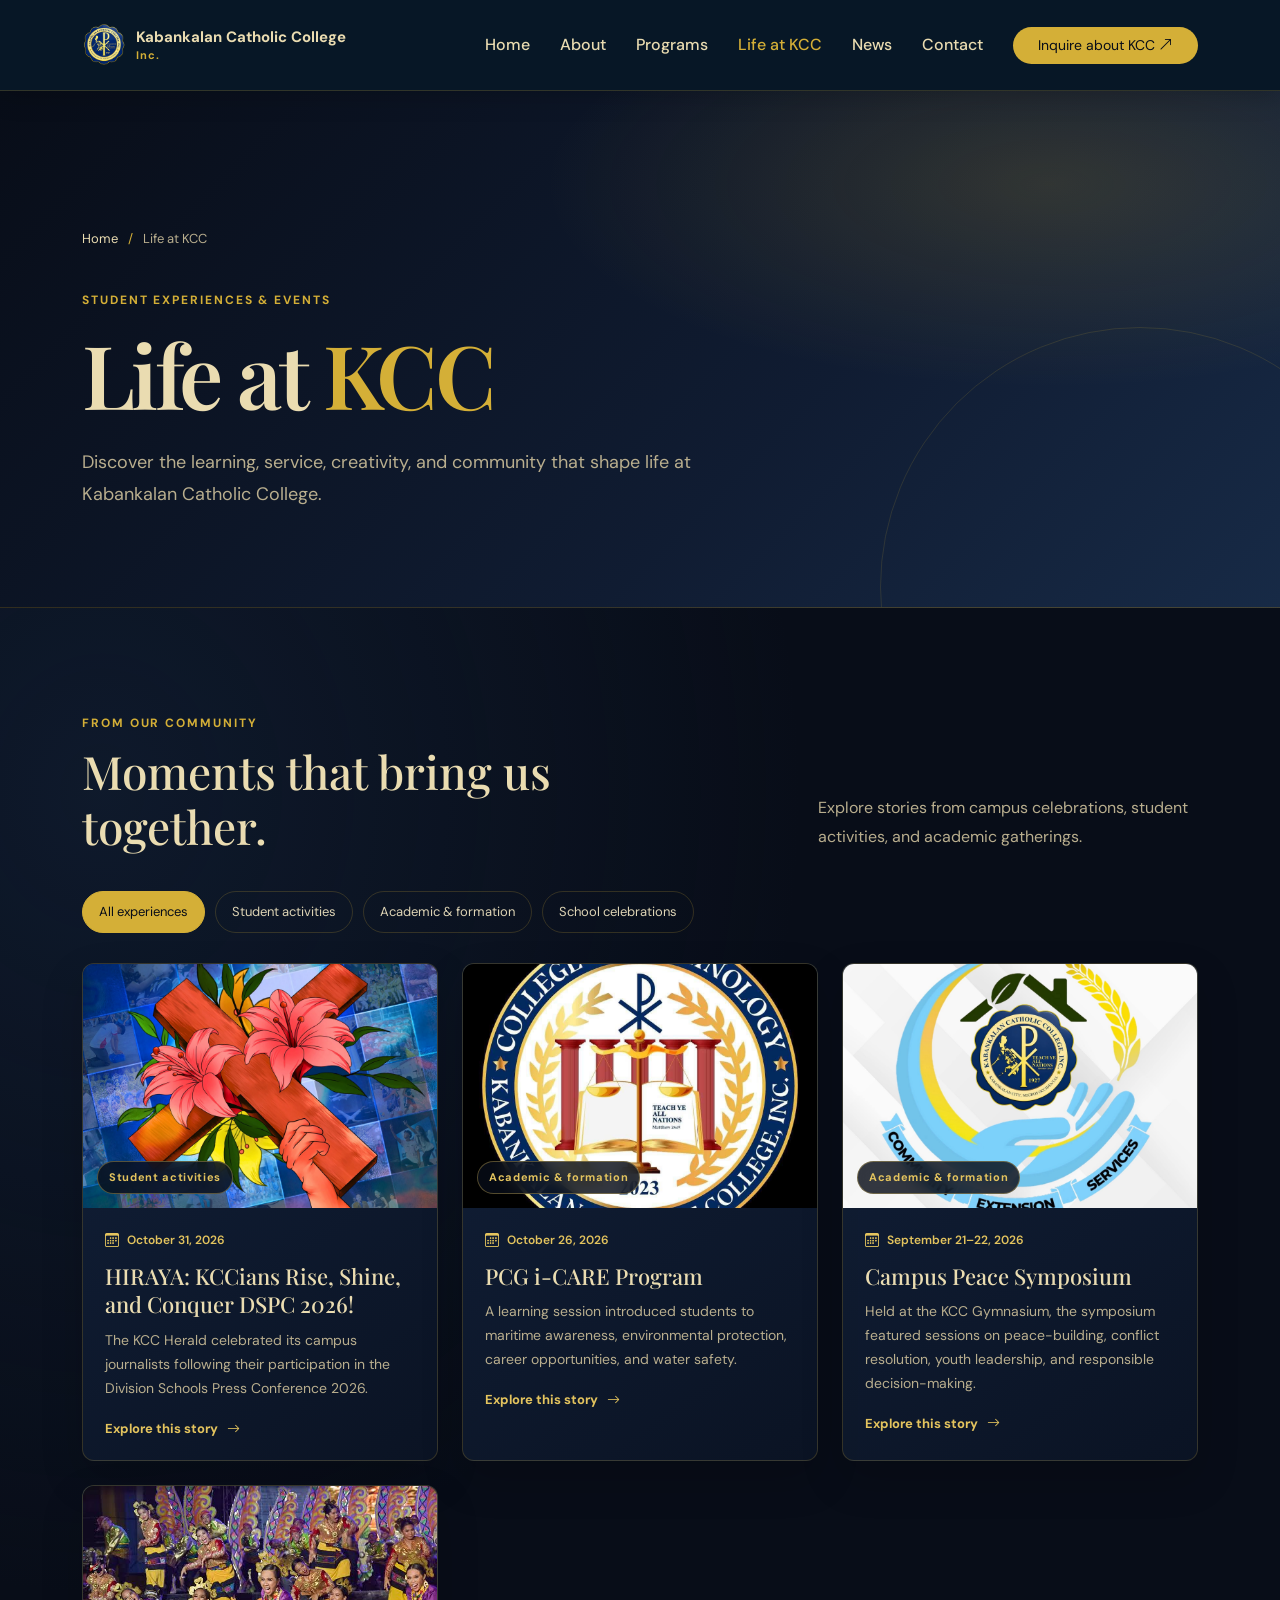
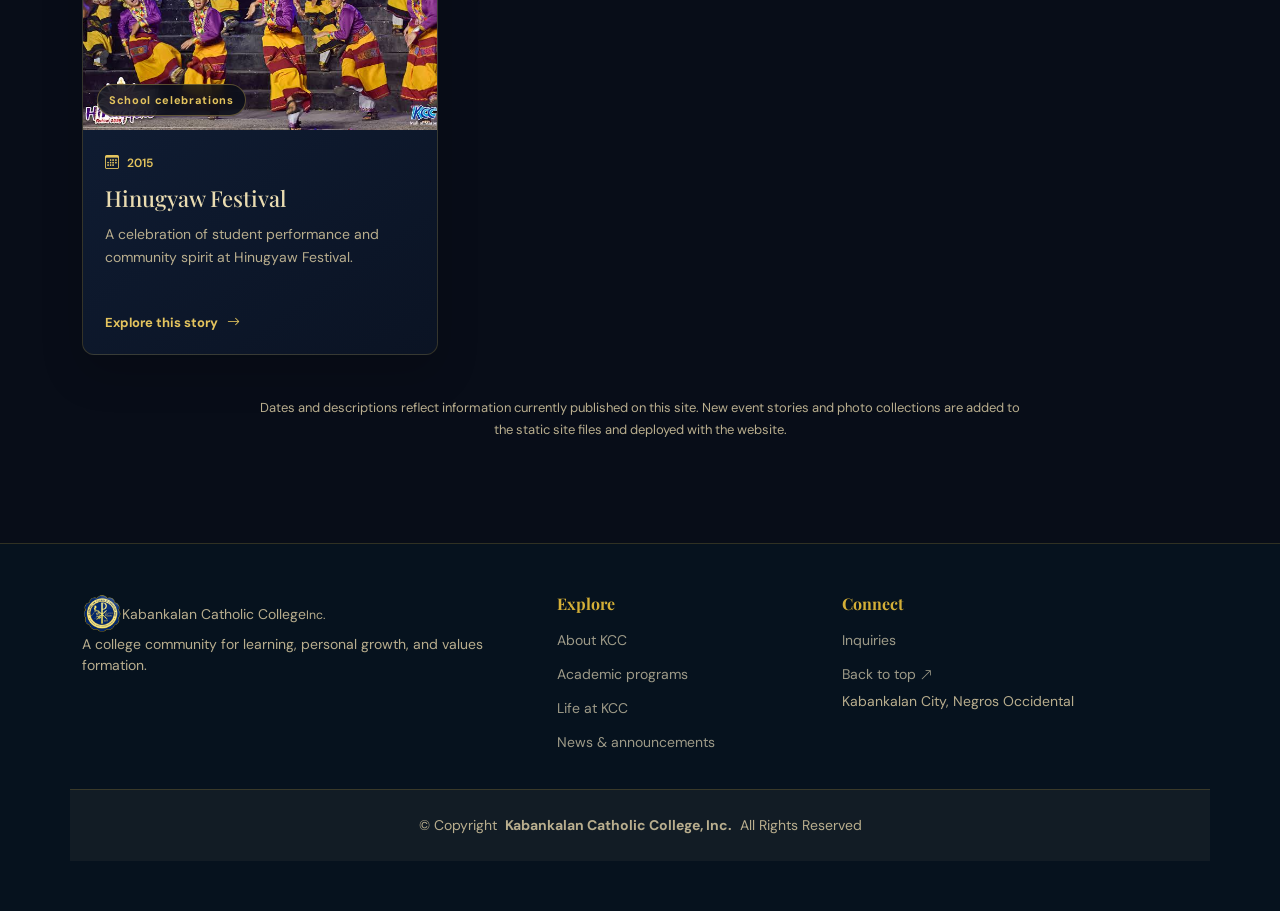
==== commit ad8236ab: "Update events" ====
--- a/events.html
+++ b/events.html
@@ -79,7 +79,7 @@
         <p id="events-empty" class="life-events-empty" hidden>No events in this category yet.</p>
 
         <p class="life-events-note">
-          Event stories are updated as KCC shares new activities. Dates and descriptions reflect the information currently published on this site.
+          Dates and descriptions reflect information currently published on this site. New event stories and photo collections are added to the static site files and deployed with the website.
         </p>
       </div>
     </section>
